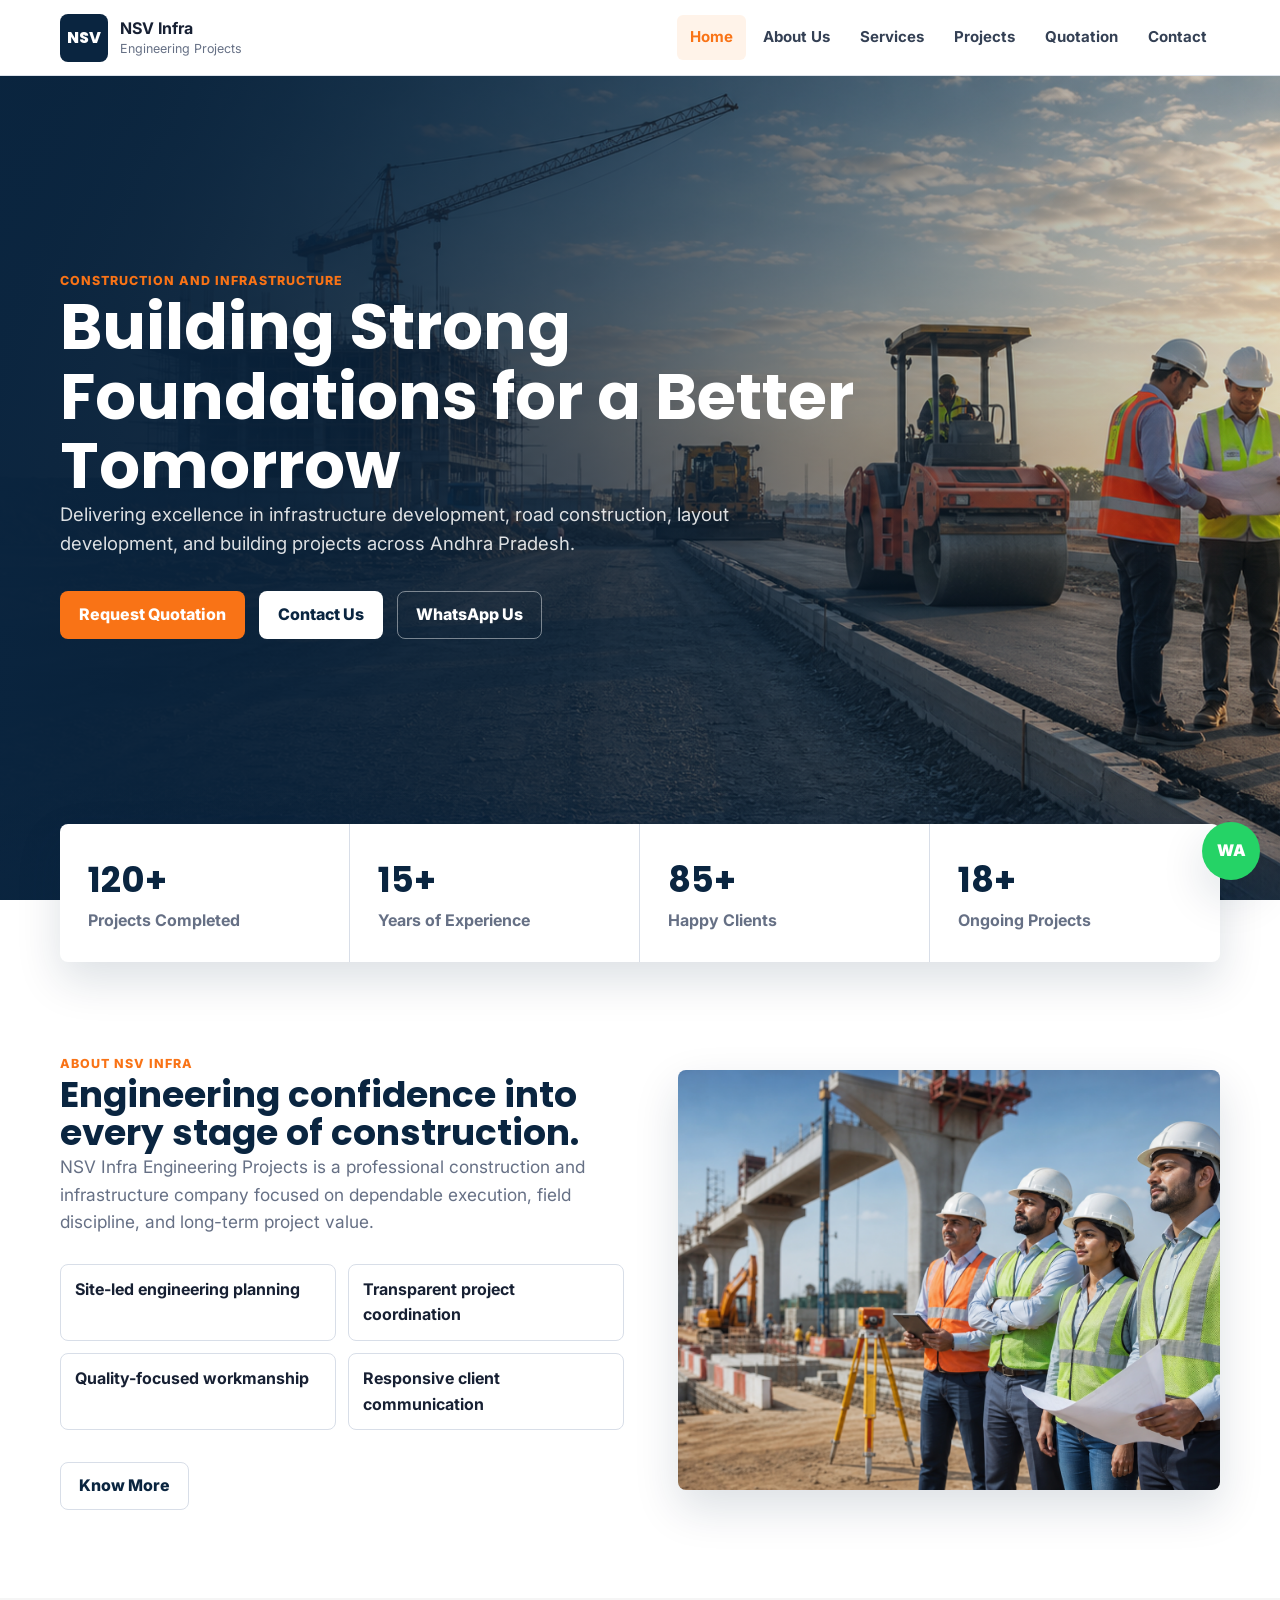
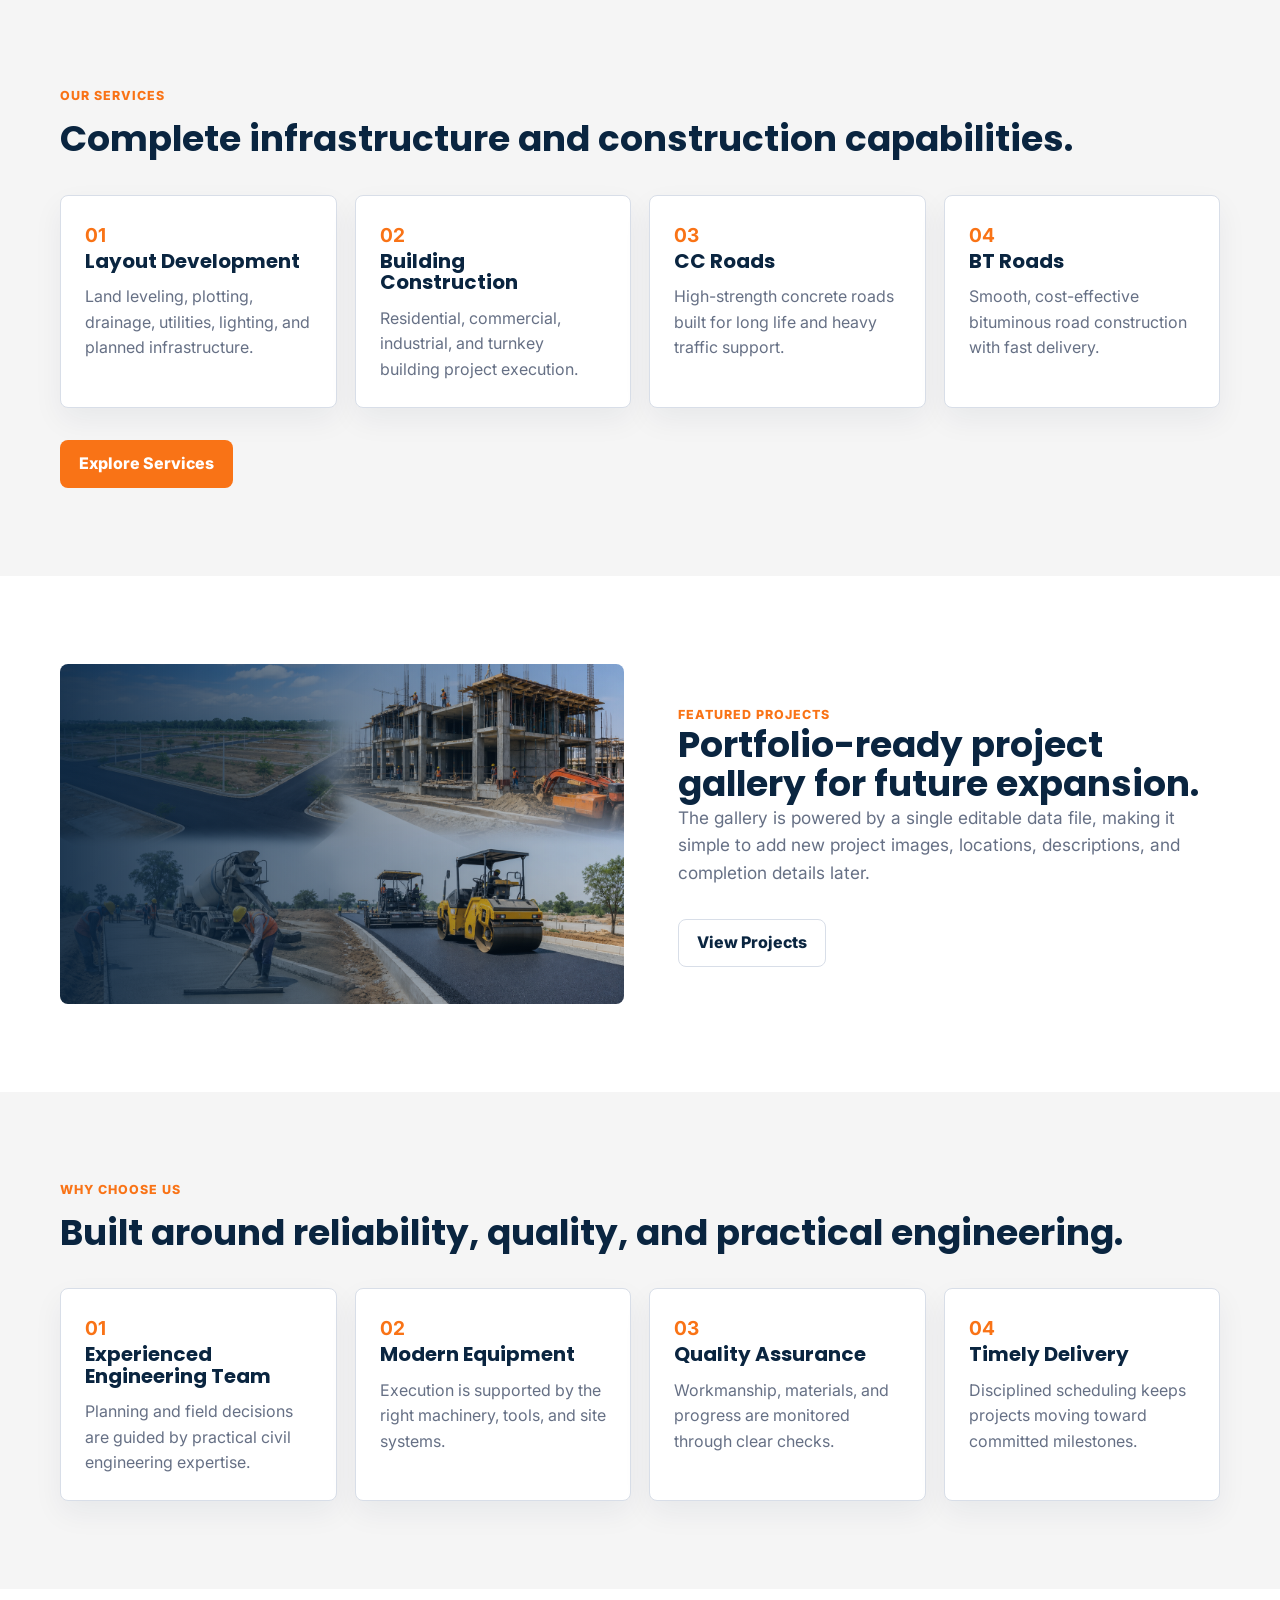
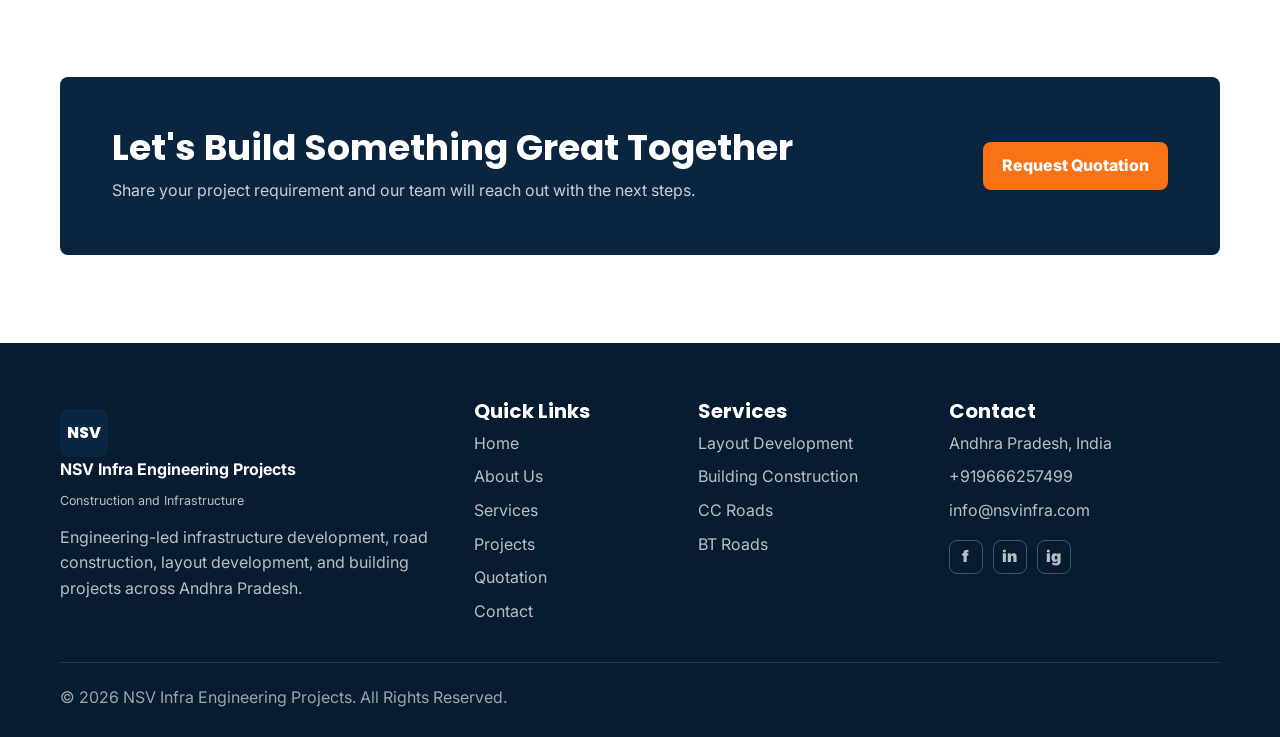
==== index.html @ 281e9a44 "Fix WhatsApp configuration" ====
<!doctype html>
<html lang="en">
<head>
  <meta charset="utf-8">
  <meta name="viewport" content="width=device-width, initial-scale=1">
  <title>NSV Infra Engineering Projects | Construction Company Andhra Pradesh</title>
  <meta name="description" content="NSV Infra Engineering Projects delivers infrastructure development, road construction, layout development, and building construction services across Andhra Pradesh.">
  <meta name="keywords" content="Construction Company Andhra Pradesh, Infrastructure Development Andhra Pradesh, Road Construction Contractors, Building Construction Services, Layout Development Services">
  <meta property="og:title" content="NSV Infra Engineering Projects">
  <meta property="og:description" content="Building strong foundations for a better tomorrow across Andhra Pradesh.">
  <meta property="og:type" content="website">
  <meta property="og:image" content="assets/images/hero-construction.png">
  <link rel="preconnect" href="https://fonts.googleapis.com">
  <link rel="preconnect" href="https://fonts.gstatic.com" crossorigin>
  <link href="https://fonts.googleapis.com/css2?family=Inter:wght@400;600;700;800&family=Poppins:wght@600;700;800&display=swap" rel="stylesheet">
  <link rel="stylesheet" href="assets/css/styles.css">
  <script type="application/ld+json">{"@context":"https://schema.org","@type":"GeneralContractor","name":"NSV Infra Engineering Projects","address":{"@type":"PostalAddress","addressRegion":"Andhra Pradesh","addressCountry":"IN"},"email":"info@nsvinfra.com","areaServed":"Andhra Pradesh","serviceType":["Infrastructure Development","Road Construction","Layout Development","Building Construction"]}</script>
</head>
<body>
  <header id="site-header"></header>
  <main>
    <section class="hero">
      <div class="container hero-content">
        <span class="eyebrow">Construction and Infrastructure</span>
        <h1>Building Strong Foundations for a Better Tomorrow</h1>
        <p>Delivering excellence in infrastructure development, road construction, layout development, and building projects across Andhra Pradesh.</p>
        <div class="hero-actions">
          <a class="btn primary" href="quotation.html">Request Quotation</a>
          <a class="btn secondary" href="contact.html">Contact Us</a>
         <a class="btn ghost"
   href="https://wa.me/919666257492?text=Hello%20NSV%20Infra%20Engineering%20Projects.%20I%20am%20interested%20in%20your%20services."
   target="_blank">
   WhatsApp Us
</a>
        </div>
      </div>
    </section>

    <section class="stats-strip">
      <div class="container stats-grid">
        <article class="stat"><strong data-count="120">0+</strong><span>Projects Completed</span></article>
        <article class="stat"><strong data-count="15">0+</strong><span>Years of Experience</span></article>
        <article class="stat"><strong data-count="85">0+</strong><span>Happy Clients</span></article>
        <article class="stat"><strong data-count="18">0+</strong><span>Ongoing Projects</span></article>
      </div>
    </section>

    <section class="section">
      <div class="container split">
        <div>
          <span class="eyebrow">About NSV Infra</span>
          <h2>Engineering confidence into every stage of construction.</h2>
          <p class="lead">NSV Infra Engineering Projects is a professional construction and infrastructure company focused on dependable execution, field discipline, and long-term project value.</p>
          <ul class="feature-list">
            <li>Site-led engineering planning</li>
            <li>Transparent project coordination</li>
            <li>Quality-focused workmanship</li>
            <li>Responsive client communication</li>
          </ul>
          <div class="actions"><a class="btn outline" href="about.html">Know More</a></div>
        </div>
        <div class="media-panel"><img src="assets/images/team-engineering.png" alt="NSV Infra engineering team at construction site" loading="lazy"></div>
      </div>
    </section>

    <section class="section gray">
      <div class="container">
        <div class="section-head">
          <span class="eyebrow">Our Services</span>
          <h2>Complete infrastructure and construction capabilities.</h2>
        </div>
        <div class="card-grid">
          <article class="service-card"><b>01</b><h3>Layout Development</h3><p>Land leveling, plotting, drainage, utilities, lighting, and planned infrastructure.</p></article>
          <article class="service-card"><b>02</b><h3>Building Construction</h3><p>Residential, commercial, industrial, and turnkey building project execution.</p></article>
          <article class="service-card"><b>03</b><h3>CC Roads</h3><p>High-strength concrete roads built for long life and heavy traffic support.</p></article>
          <article class="service-card"><b>04</b><h3>BT Roads</h3><p>Smooth, cost-effective bituminous road construction with fast delivery.</p></article>
        </div>
        <div class="actions"><a class="btn primary" href="services.html">Explore Services</a></div>
      </div>
    </section>

    <section class="section">
      <div class="container split">
        <div class="image-band" role="img" aria-label="Construction services collage"></div>
        <div>
          <span class="eyebrow">Featured Projects</span>
          <h2>Portfolio-ready project gallery for future expansion.</h2>
          <p class="lead">The gallery is powered by a single editable data file, making it simple to add new project images, locations, descriptions, and completion details later.</p>
          <div class="actions"><a class="btn outline" href="projects.html">View Projects</a></div>
        </div>
      </div>
    </section>

    <section class="section gray">
      <div class="container">
        <div class="section-head">
          <span class="eyebrow">Why Choose Us</span>
          <h2>Built around reliability, quality, and practical engineering.</h2>
        </div>
        <div class="card-grid">
          <article class="value-card"><b>01</b><h3>Experienced Engineering Team</h3><p>Planning and field decisions are guided by practical civil engineering expertise.</p></article>
          <article class="value-card"><b>02</b><h3>Modern Equipment</h3><p>Execution is supported by the right machinery, tools, and site systems.</p></article>
          <article class="value-card"><b>03</b><h3>Quality Assurance</h3><p>Workmanship, materials, and progress are monitored through clear checks.</p></article>
          <article class="value-card"><b>04</b><h3>Timely Delivery</h3><p>Disciplined scheduling keeps projects moving toward committed milestones.</p></article>
        </div>
      </div>
    </section>

    <section class="section">
      <div class="container cta-band">
        <div><h2>Let's Build Something Great Together</h2><p>Share your project requirement and our team will reach out with the next steps.</p></div>
        <a class="btn primary" href="quotation.html">Request Quotation</a>
      </div>
    </section>
  </main>
  <a id="whatsapp-float" aria-label="WhatsApp NSV Infra" href="#">WA</a>
  <footer id="site-footer"></footer>
  <script src="assets/js/site-data.js"></script>
  <script src="assets/js/main.js"></script>
</body>
</html>
---- assets/css/styles.css ----
:root {
  --blue: #0a2540;
  --orange: #f97316;
  --white: #ffffff;
  --gray: #f5f5f5;
  --ink: #172033;
  --muted: #667085;
  --line: #d8dee8;
  --shadow: 0 18px 45px rgba(10, 37, 64, .14);
}

* { box-sizing: border-box; }
html { scroll-behavior: smooth; }
body {
  margin: 0;
  color: var(--ink);
  background: var(--white);
  font-family: Inter, system-ui, -apple-system, BlinkMacSystemFont, "Segoe UI", sans-serif;
  line-height: 1.6;
}
img { max-width: 100%; display: block; }
a { color: inherit; text-decoration: none; }
button, input, select, textarea { font: inherit; }
.container { width: min(1160px, calc(100% - 40px)); margin: 0 auto; }
.section { padding: 88px 0; }
.section.gray { background: var(--gray); }
.eyebrow { color: var(--orange); font-weight: 800; text-transform: uppercase; letter-spacing: .08em; font-size: .78rem; }
h1, h2, h3 { font-family: Poppins, Inter, sans-serif; line-height: 1.08; margin: 0; color: var(--blue); letter-spacing: 0; }
h1 { font-size: clamp(2.5rem, 5vw, 5.2rem); max-width: 900px; }
h2 { font-size: clamp(1.8rem, 2.8vw, 2.8rem); }
h3 { font-size: 1.25rem; }
p { margin: 0; color: var(--muted); }
.lead { font-size: 1.08rem; max-width: 720px; }

#site-header {
  position: sticky;
  top: 0;
  z-index: 50;
  min-height: 76px;
  padding: 12px max(20px, calc((100vw - 1160px) / 2));
  display: flex;
  align-items: center;
  justify-content: space-between;
  background: rgba(255, 255, 255, .94);
  backdrop-filter: blur(16px);
  border-bottom: 1px solid rgba(216, 222, 232, .85);
}
.brand { display: inline-flex; align-items: center; gap: 12px; }
.brand-mark {
  width: 48px;
  height: 48px;
  display: grid;
  place-items: center;
  border-radius: 8px;
  background: var(--blue);
  color: var(--white);
  font-family: Poppins, sans-serif;
  font-weight: 800;
}
.brand small { display: block; color: var(--muted); font-size: .78rem; margin-top: -2px; }
.site-nav { display: flex; align-items: center; gap: 4px; }
.site-nav a { padding: 10px 13px; border-radius: 6px; font-weight: 700; font-size: .94rem; color: #344054; }
.site-nav a:hover, .site-nav a[aria-current="page"] { color: var(--orange); background: #fff3e9; }
.nav-toggle { display: none; border: 0; background: var(--blue); color: var(--white); width: 44px; height: 44px; border-radius: 8px; }
svg { width: 20px; height: 20px; vertical-align: middle; }

.hero {
  min-height: calc(100vh - 76px);
  display: grid;
  align-items: center;
  position: relative;
  isolation: isolate;
  overflow: hidden;
  color: var(--white);
}
.hero::before {
  content: "";
  position: absolute;
  inset: 0;
  background: linear-gradient(90deg, rgba(10,37,64,.94), rgba(10,37,64,.62) 46%, rgba(10,37,64,.12)), url("../images/hero-construction.png") center / cover no-repeat;
  z-index: -2;
}
.hero::after { content: ""; position: absolute; inset: auto 0 0; height: 120px; background: linear-gradient(transparent, rgba(10,37,64,.55)); z-index: -1; }
.hero h1 { color: var(--white); }
.hero p { color: rgba(255,255,255,.86); max-width: 720px; font-size: 1.16rem; }
.hero-content { padding: 80px 0 150px; }
.hero-actions, .actions { display: flex; flex-wrap: wrap; gap: 14px; margin-top: 32px; }
.btn {
  display: inline-flex;
  align-items: center;
  justify-content: center;
  gap: 9px;
  min-height: 48px;
  padding: 0 18px;
  border-radius: 8px;
  border: 1px solid transparent;
  font-weight: 800;
  cursor: pointer;
}
.btn.primary { background: var(--orange); color: var(--white); }
.btn.secondary { background: var(--white); color: var(--blue); }
.btn.ghost { border-color: rgba(255,255,255,.44); color: var(--white); }
.btn.outline { border-color: var(--line); color: var(--blue); background: var(--white); }
.btn:hover { transform: translateY(-1px); box-shadow: var(--shadow); }

.stats-strip {
  margin-top: -76px;
  position: relative;
  z-index: 2;
}
.stats-grid {
  display: grid;
  grid-template-columns: repeat(4, 1fr);
  background: var(--white);
  border-radius: 8px;
  box-shadow: var(--shadow);
  overflow: hidden;
}
.stat { padding: 28px; border-right: 1px solid var(--line); }
.stat:last-child { border-right: 0; }
.stat strong { display: block; font-size: 2.2rem; color: var(--blue); font-family: Poppins, sans-serif; }
.stat span { color: var(--muted); font-weight: 700; }

.section-head { display: grid; gap: 14px; margin-bottom: 36px; }
.split { display: grid; grid-template-columns: 1.02fr .98fr; gap: 54px; align-items: center; }
.media-panel { border-radius: 8px; overflow: hidden; min-height: 420px; box-shadow: var(--shadow); background: var(--gray); }
.media-panel img { width: 100%; height: 100%; object-fit: cover; min-height: 420px; }
.feature-list { display: grid; grid-template-columns: repeat(2, minmax(0, 1fr)); gap: 12px; margin-top: 28px; }
.feature-list li, .check-list li {
  list-style: none;
  padding: 12px 14px;
  border: 1px solid var(--line);
  border-radius: 8px;
  background: var(--white);
  font-weight: 700;
}
.feature-list, .check-list { padding: 0; margin-bottom: 0; }

.card-grid { display: grid; grid-template-columns: repeat(4, minmax(0, 1fr)); gap: 18px; }
.service-card, .value-card, .testimonial-card, .process-card, .info-card {
  .value-card h3 {
    font-weight: 500;
    line-height: 1.3;
}
  background: var(--white);
  border: 1px solid var(--line);
  border-radius: 8px;
  padding: 24px;
  box-shadow: 0 12px 30px rgba(10,37,64,.06);
}
.service-card b, .value-card b { color: var(--orange); font-size: 1.2rem; }
.service-card p, .value-card p, .testimonial-card p { margin-top: 12px; }

.image-band {
  min-height: 340px;
  border-radius: 8px;
  background: linear-gradient(90deg, rgba(10,37,64,.9), rgba(10,37,64,.12)), url("../images/services-construction.png") center / cover no-repeat;
}
.cta-band {
  background: var(--blue);
  color: var(--white);
  padding: 52px;
  border-radius: 8px;
  display: flex;
  justify-content: space-between;
  gap: 28px;
  align-items: center;
}
.cta-band h2 { color: var(--white); }
.cta-band p { color: rgba(255,255,255,.78); margin-top: 10px; }

.page-hero {
  padding: 92px 0;
  background: linear-gradient(135deg, var(--blue), #12395e);
  color: var(--white);
}
.page-hero h1 { color: var(--white); font-size: clamp(2.35rem, 4.4vw, 4.2rem); }
.page-hero p { color: rgba(255,255,255,.82); margin-top: 16px; max-width: 760px; }

.timeline { display: grid; gap: 16px; }
.timeline article { display: grid; grid-template-columns: 120px 1fr; gap: 20px; padding: 20px 0; border-bottom: 1px solid var(--line); }
.timeline strong { color: var(--orange); font-family: Poppins, sans-serif; }
.service-detail { display: grid; grid-template-columns: .72fr 1.28fr; gap: 32px; padding: 34px; border: 1px solid var(--line); border-radius: 8px; background: var(--white); margin-bottom: 24px; }
.service-visual { min-height: 260px; border-radius: 8px; display: grid; place-items: center; color: var(--white); background: linear-gradient(135deg, rgba(10,37,64,.86), rgba(249,115,22,.72)), url("../images/services-construction.png") center / cover; font-weight: 800; }
.columns-3 { display: grid; grid-template-columns: repeat(3, minmax(0, 1fr)); gap: 16px; margin-top: 22px; }

.filters { display: flex; flex-wrap: wrap; gap: 10px; margin-bottom: 28px; }
.chip { border: 1px solid var(--line); border-radius: 999px; background: var(--white); padding: 10px 15px; font-weight: 800; color: var(--blue); cursor: pointer; }
.chip.active, .chip:hover { background: var(--orange); color: var(--white); border-color: var(--orange); }
.project-grid { display: grid; grid-template-columns: repeat(3, minmax(0, 1fr)); gap: 20px; }
.project-card { border: 1px solid var(--line); border-radius: 8px; overflow: hidden; background: var(--white); cursor: pointer; box-shadow: 0 12px 30px rgba(10,37,64,.06); }
.project-image { aspect-ratio: 4 / 3; display: grid; place-items: center; color: var(--white); font-family: Poppins, sans-serif; font-weight: 800; }
.placeholder { background: linear-gradient(135deg, rgba(10,37,64,.9), rgba(249,115,22,.65)), url("../images/hero-construction.png") center / cover; }
.p1, .p4 { background-image: linear-gradient(135deg, rgba(10,37,64,.88), rgba(249,115,22,.58)), url("../images/services-construction.png"); }
.p2, .p5 { background-image: linear-gradient(135deg, rgba(10,37,64,.88), rgba(249,115,22,.58)), url("../images/team-engineering.png"); }
.project-body { padding: 20px; }
.project-body > span { color: var(--orange); font-weight: 800; font-size: .82rem; }
.project-body p { margin-top: 10px; }
dl { display: grid; grid-template-columns: 1fr 1fr; gap: 10px; margin: 18px 0 0; }
dt { color: var(--muted); font-size: .78rem; font-weight: 800; text-transform: uppercase; }
dd { margin: 0; color: var(--blue); font-weight: 800; }
.lightbox { position: fixed; inset: 0; background: rgba(10,37,64,.74); display: none; place-items: center; z-index: 80; padding: 20px; }
.lightbox.show { display: grid; }
.lightbox-card { width: min(760px, 100%); background: var(--white); border-radius: 8px; overflow: hidden; }
.lightbox-card .placeholder { height: 320px; }
.lightbox-content { padding: 24px; }
#lightbox-close { float: right; border: 0; background: var(--blue); color: var(--white); border-radius: 8px; width: 42px; height: 42px; cursor: pointer; }

.form-grid { display: grid; grid-template-columns: 1fr 1fr; gap: 18px; }
.form-grid .full { grid-column: 1 / -1; }
label { display: grid; gap: 7px; color: var(--blue); font-weight: 800; }
input, select, textarea {
  width: 100%;
  border: 1px solid var(--line);
  border-radius: 8px;
  padding: 13px 14px;
  min-height: 48px;
  background: var(--white);
}
textarea { min-height: 132px; resize: vertical; }
.form-success { margin-top: 18px; padding: 14px 16px; border-radius: 8px; background: #eaf8ef; color: #116231; font-weight: 800; }
.embed-box { min-height: 520px; border: 1px dashed var(--line); border-radius: 8px; overflow: hidden; background: var(--gray); }
.embed-box iframe { width: 100%; height: 520px; border: 0; }
.placeholder-note { padding: 18px; color: var(--muted); font-weight: 700; }
.contact-grid { display: grid; grid-template-columns: 1fr 1fr; gap: 40px; }
.contact-heading {
    margin-bottom: 35px;
    line-height: 1.1;
}
.contact-list {
    margin-top: 20px;
}
.contact-list article { display: flex; gap: 12px; align-items: flex-start; }
.contact-list > article > span {
  width: 34px;
  height: 34px;
  flex: 0 0 auto;
  display: grid;
  place-items: center;
  border-radius: 8px;
  background: #fff3e9;
  color: var(--orange);
  font-weight: 900;
  font-size: .78rem;
}

#whatsapp-float {
  position: fixed;
  right: 20px;
  bottom: 20px;
  z-index: 70;
  width: 58px;
  height: 58px;
  border-radius: 999px;
  display: grid;
  place-items: center;
  background: #25d366;
  color: var(--white);
  box-shadow: var(--shadow);
  font-weight: 900;
}

#site-footer { background: #071c31; color: var(--white); padding: 58px max(20px, calc((100vw - 1160px) / 2)) 26px; }
.footer-grid { display: grid; grid-template-columns: 1.4fr .7fr .8fr 1fr; gap: 34px; }
#site-footer h3, #site-footer strong { color: var(--white); }
#site-footer p, #site-footer a, #site-footer small { display: block; color: rgba(255,255,255,.72); margin-top: 8px; }
.footer-brand { margin-bottom: 14px; }
.socials { display: flex; gap: 10px; margin-top: 16px; }
.socials a { width: 34px; height: 34px; display: grid !important; place-items: center; border: 1px solid rgba(255,255,255,.25); border-radius: 8px; margin: 0 !important; font-weight: 900; }
.copyright { border-top: 1px solid rgba(255,255,255,.12); margin-top: 38px; padding-top: 22px; color: rgba(255,255,255,.6); }

@media (max-width: 900px) {
  .container { width: min(100% - 28px, 720px); }
  #site-header { padding-left: 14px; padding-right: 14px; }
  .nav-toggle { display: grid; place-items: center; }
  .site-nav { position: fixed; top: 76px; left: 0; right: 0; display: none; flex-direction: column; align-items: stretch; padding: 12px 18px 24px; background: var(--white); border-bottom: 1px solid var(--line); }
  .nav-open .site-nav { display: flex; }
  .site-nav a { padding: 14px; }
  .hero { min-height: auto; }
  .hero-content { padding: 76px 0 138px; }
  .stats-grid, .card-grid, .project-grid, .footer-grid, .columns-3, .form-grid, .contact-grid, .split { grid-template-columns: 1fr; }
  .stats-strip { margin-top: -54px; }
  .stat { border-right: 0; border-bottom: 1px solid var(--line); }
  .service-detail { grid-template-columns: 1fr; padding: 20px; }
  .feature-list { grid-template-columns: 1fr; }
  .cta-band { display: grid; padding: 30px; }
  .section { padding: 62px 0; }
  .timeline article { grid-template-columns: 1fr; gap: 4px; }
}

@media (max-width: 520px) {
  .brand small { display: none; }
  .brand-mark { width: 42px; height: 42px; }
  .hero-actions, .actions { display: grid; }
  .btn { width: 100%; }
  .page-hero { padding: 64px 0; }
  .media-panel, .media-panel img { min-height: 300px; }
  dl { grid-template-columns: 1fr; }
}
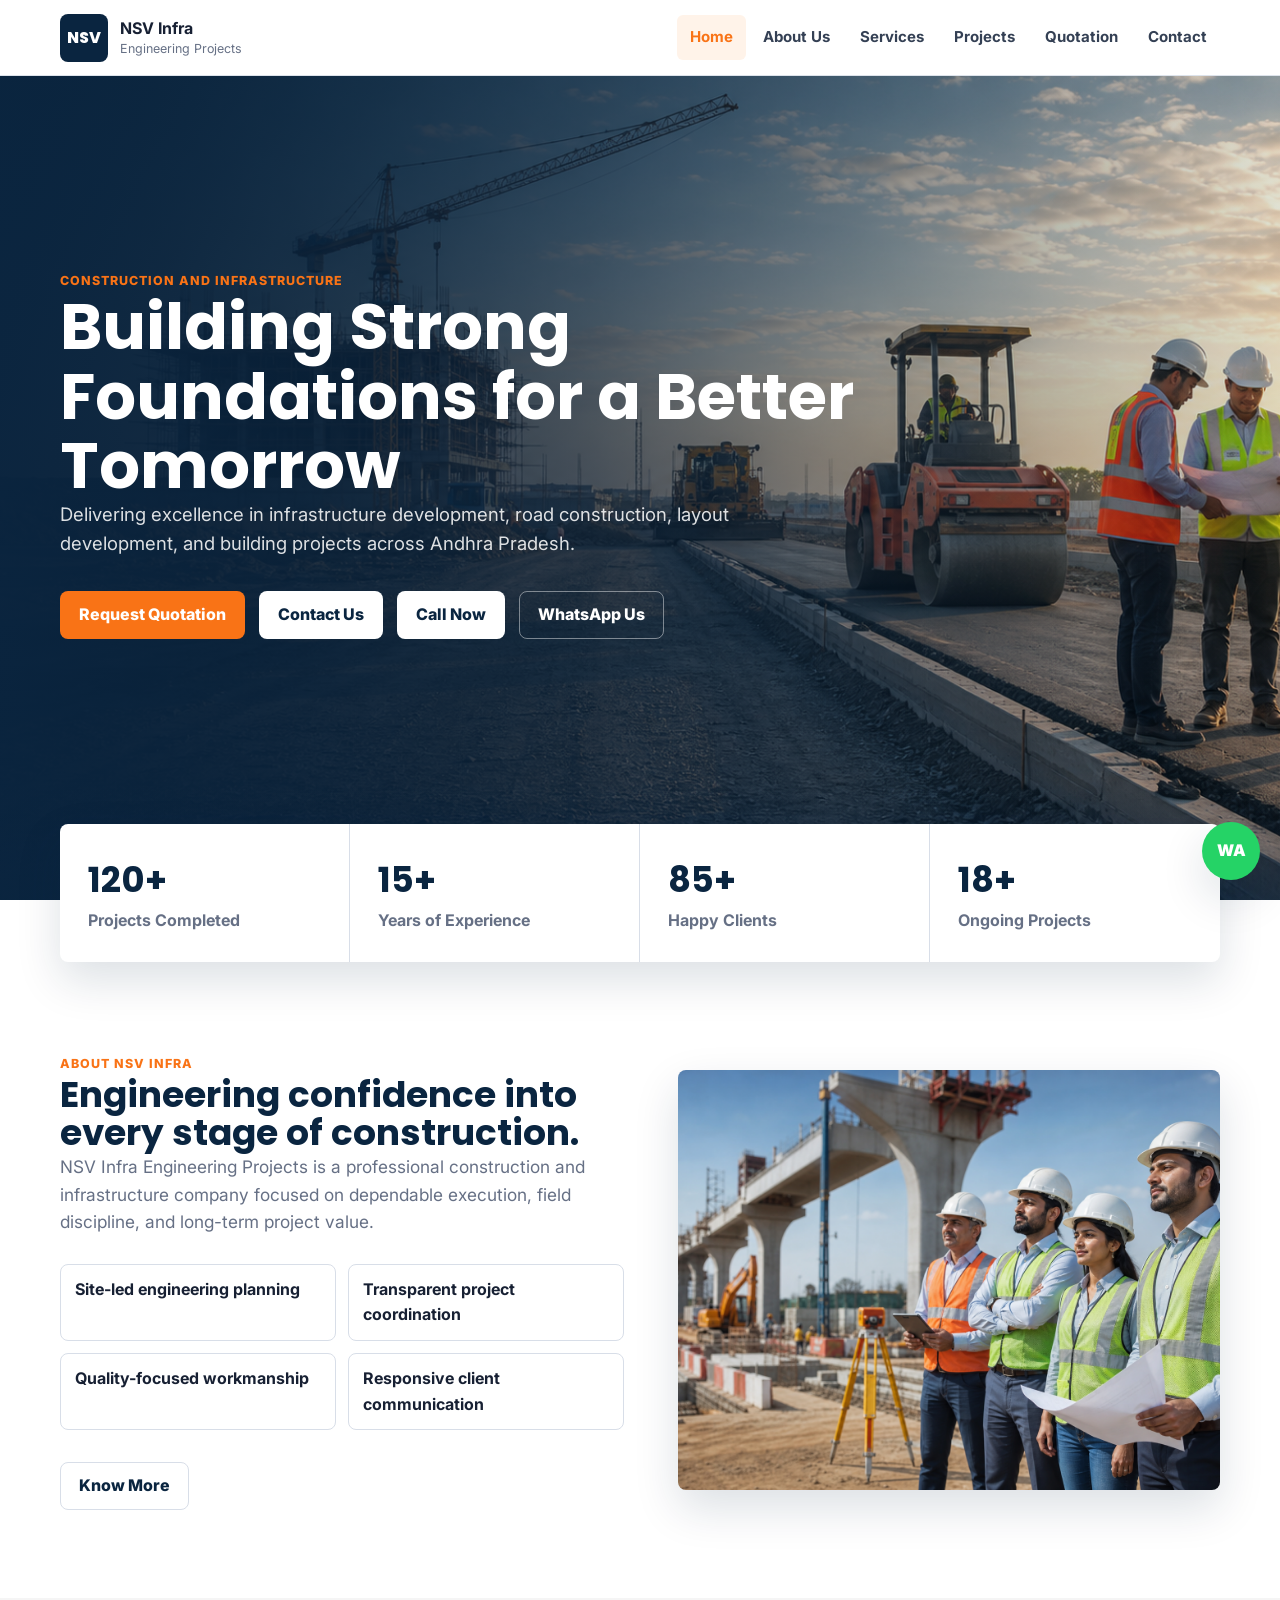
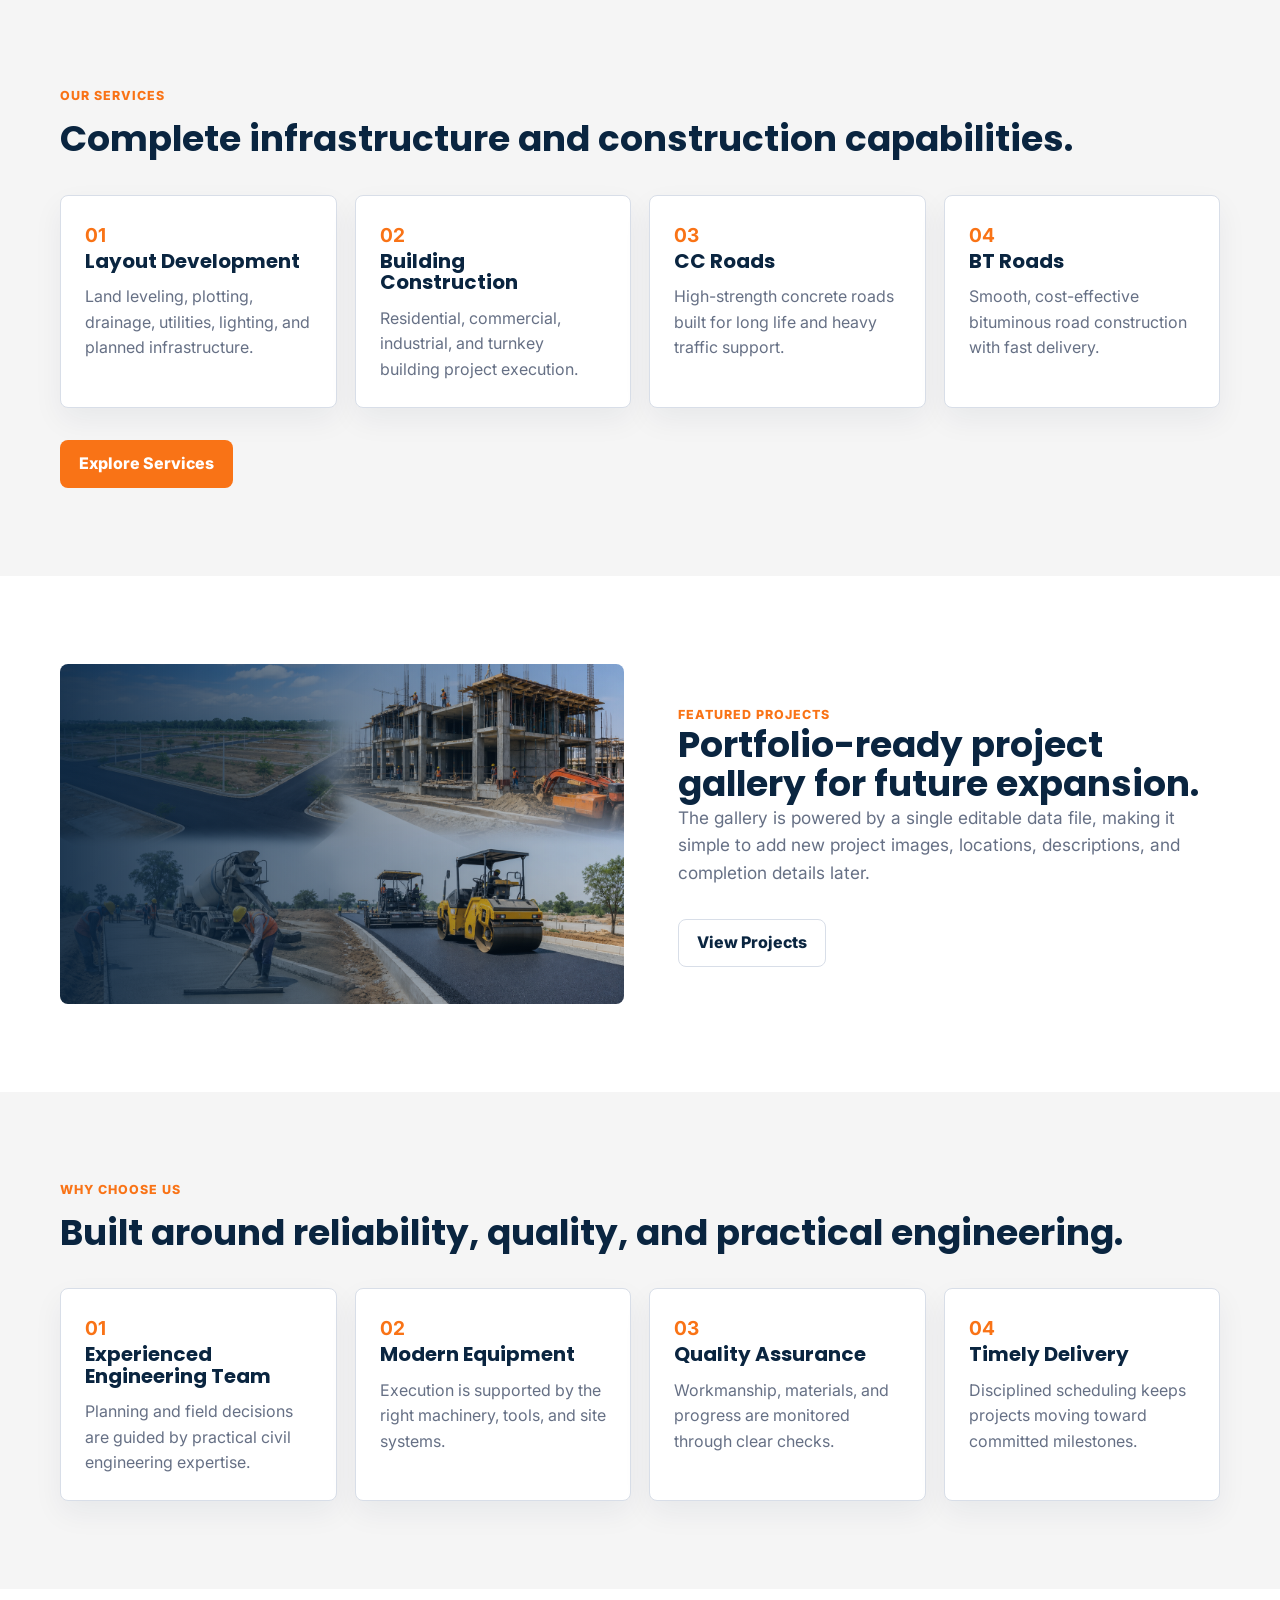
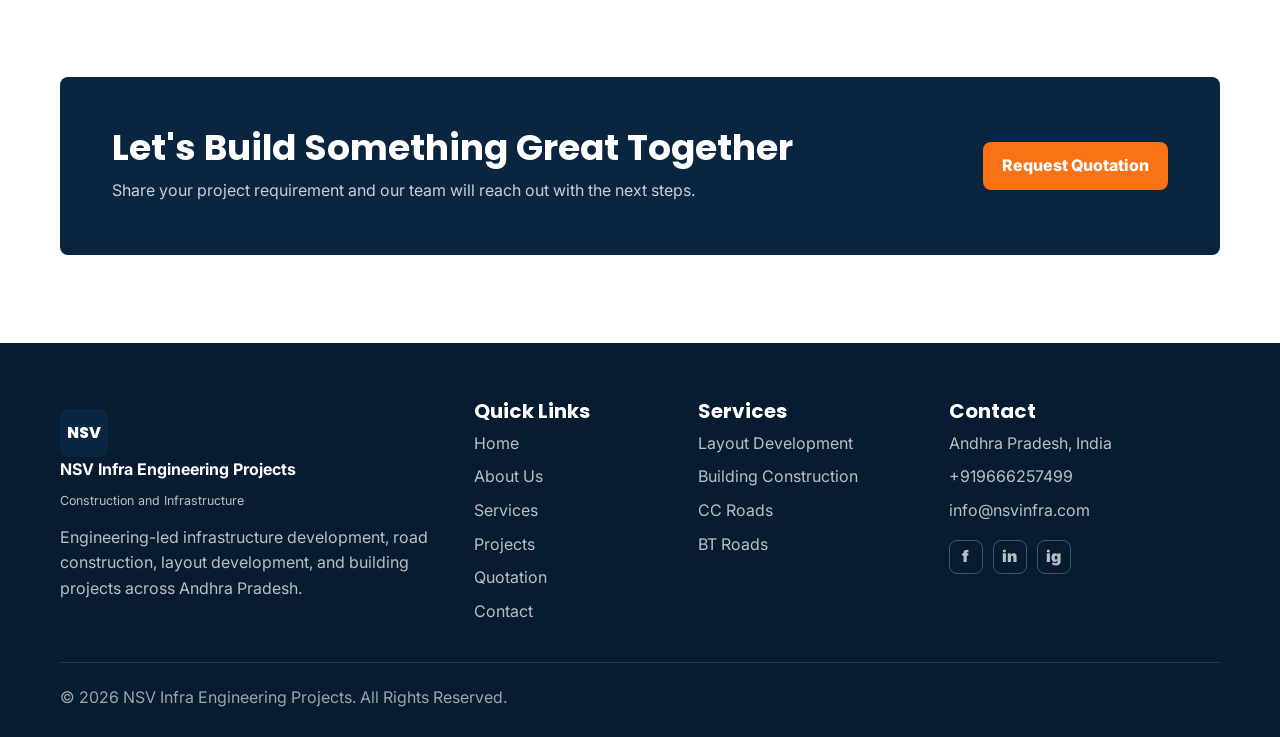
==== commit 56f6bf11: "Fixed WhatsApp button" ====
--- a/index.html
+++ b/index.html
@@ -25,13 +25,18 @@
         <h1>Building Strong Foundations for a Better Tomorrow</h1>
         <p>Delivering excellence in infrastructure development, road construction, layout development, and building projects across Andhra Pradesh.</p>
         <div class="hero-actions">
-          <a class="btn primary" href="quotation.html">Request Quotation</a>
-          <a class="btn secondary" href="contact.html">Contact Us</a>
-         <a class="btn ghost"
-   href="https://wa.me/919666257492?text=Hello%20NSV%20Infra%20Engineering%20Projects.%20I%20am%20interested%20in%20your%20services."
-   target="_blank">
-   WhatsApp Us
-</a>
+    <a class="btn primary" href="quotation.html">Request Quotation</a>
+
+    <a class="btn secondary" href="contact.html">Contact Us</a>
+
+    <a class="btn secondary" href="tel:+919666257492">Call Now</a>
+
+    <a class="btn ghost"
+       href="https://wa.me/919666257492"
+       target="_blank">
+       WhatsApp Us
+    </a>
+</div>
         </div>
       </div>
     </section>
--- a/assets/css/styles.css
+++ b/assets/css/styles.css
@@ -180,9 +180,16 @@
 .timeline { display: grid; gap: 16px; }
 .timeline article { display: grid; grid-template-columns: 120px 1fr; gap: 20px; padding: 20px 0; border-bottom: 1px solid var(--line); }
 .timeline strong { color: var(--orange); font-family: Poppins, sans-serif; }
-.service-detail { display: grid; grid-template-columns: .72fr 1.28fr; gap: 32px; padding: 34px; border: 1px solid var(--line); border-radius: 8px; background: var(--white); margin-bottom: 24px; }
+.service-detail { display: grid; grid-template-columns: .72fr 1.28fr; gap: 32px; padding: 34px; border: 1px solid var(--line); border-radius: 8px; background: var(--white); margin-bottom: 100px; }
+.service-detail h2 {
+    margin-bottom: 20px;
+}
+
+.service-detail p {
+    margin-bottom: 30px;
+}
 .service-visual { min-height: 260px; border-radius: 8px; display: grid; place-items: center; color: var(--white); background: linear-gradient(135deg, rgba(10,37,64,.86), rgba(249,115,22,.72)), url("../images/services-construction.png") center / cover; font-weight: 800; }
-.columns-3 { display: grid; grid-template-columns: repeat(3, minmax(0, 1fr)); gap: 16px; margin-top: 22px; }
+.columns-3 { display: grid; grid-template-columns: repeat(3, minmax(0, 1fr)); gap: 24px; margin-top: 50px; }
 
 .filters { display: flex; flex-wrap: wrap; gap: 10px; margin-bottom: 28px; }
 .chip { border: 1px solid var(--line); border-radius: 999px; background: var(--white); padding: 10px 15px; font-weight: 800; color: var(--blue); cursor: pointer; }
@@ -297,3 +304,37 @@
   .media-panel, .media-panel img { min-height: 300px; }
   dl { grid-template-columns: 1fr; }
 }
+.leaders-grid{
+    display:grid;
+    grid-template-columns:repeat(2,1fr);
+    gap:50px;
+    margin-top:40px;
+}
+
+.leader-card{
+    background:#fff;
+    border:1px solid var(--line);
+    border-radius:12px;
+    padding:20px;
+    text-align:center;
+    
+    display:flex;
+    flex-direction:column;
+    align-items:center;
+}
+
+.leader-card img{
+    width:180px;
+    height:220px;
+    object-fit:cover;
+    object-position:center top;
+    border-radius:12px;
+    display:block;
+    margin:0 auto 15px auto;
+}
+
+.role{
+    color:var(--orange);
+    font-weight:700;
+    margin-bottom:15px;
+}
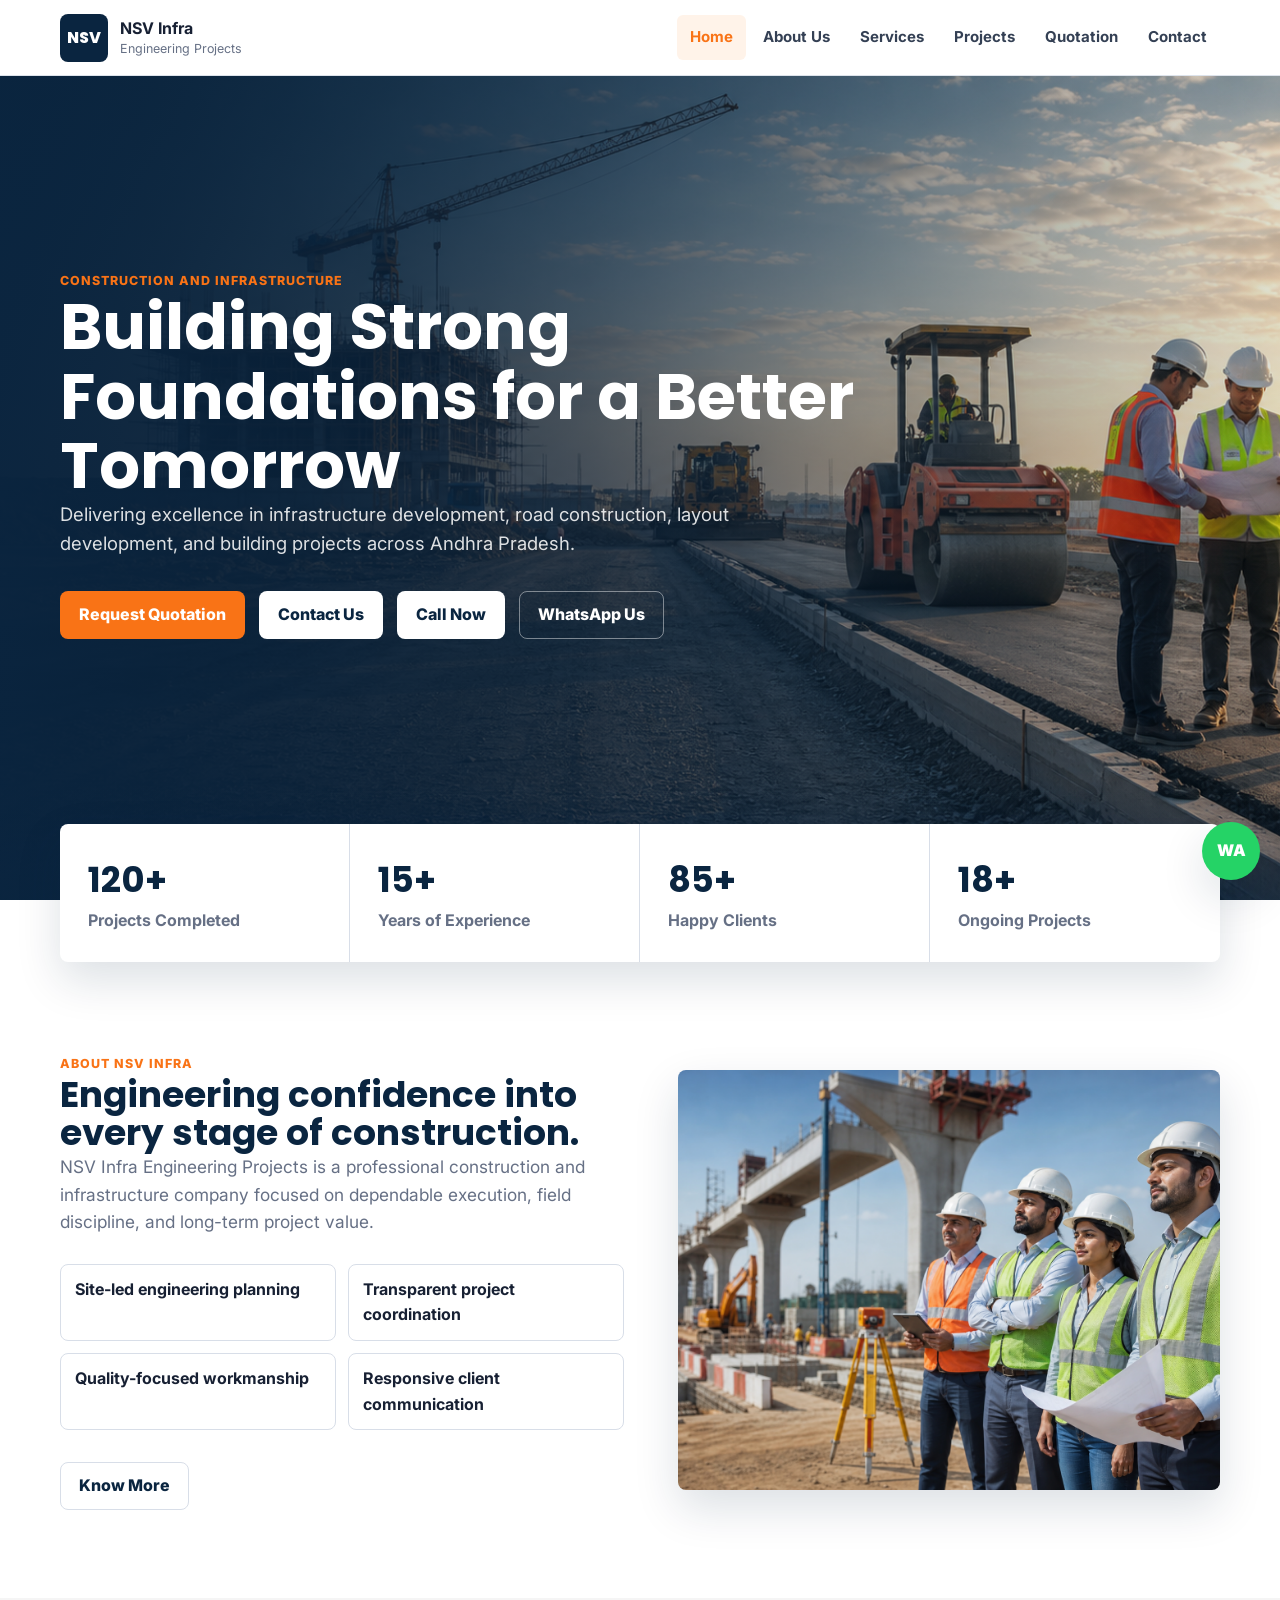
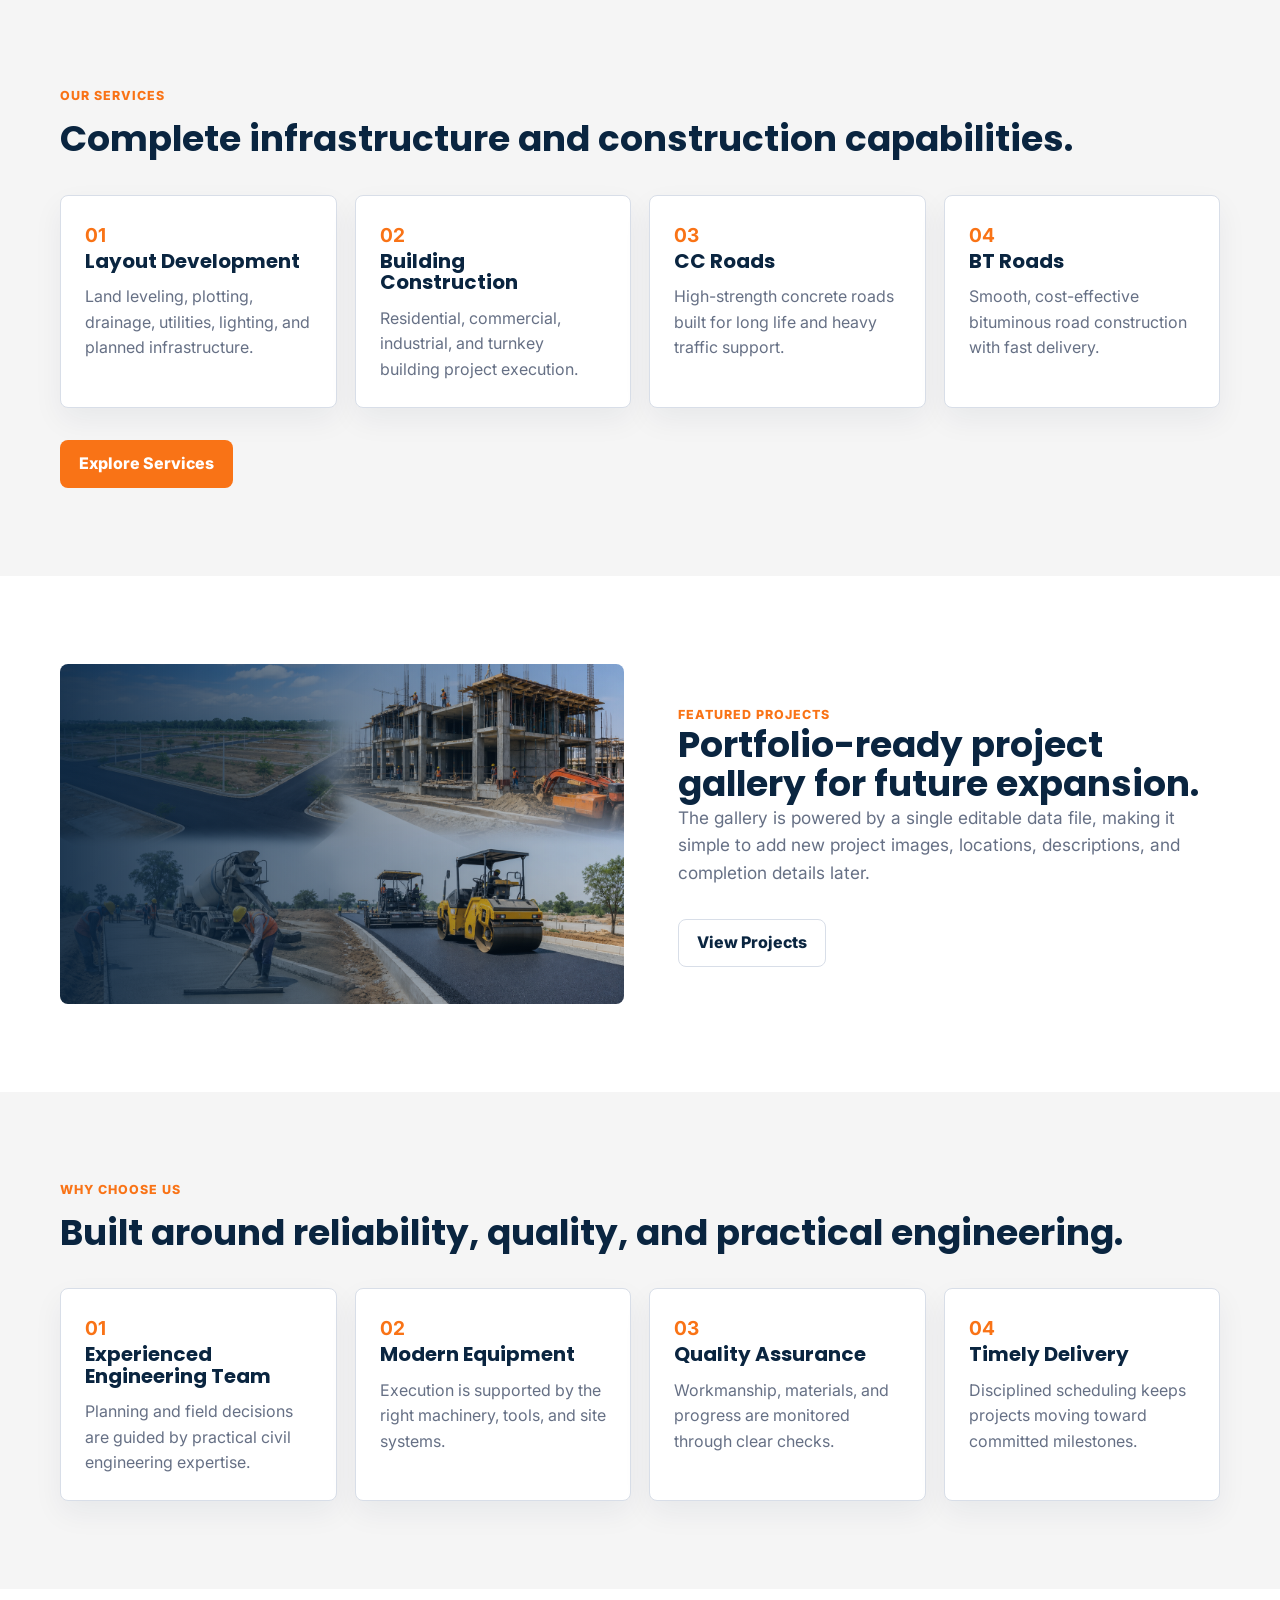
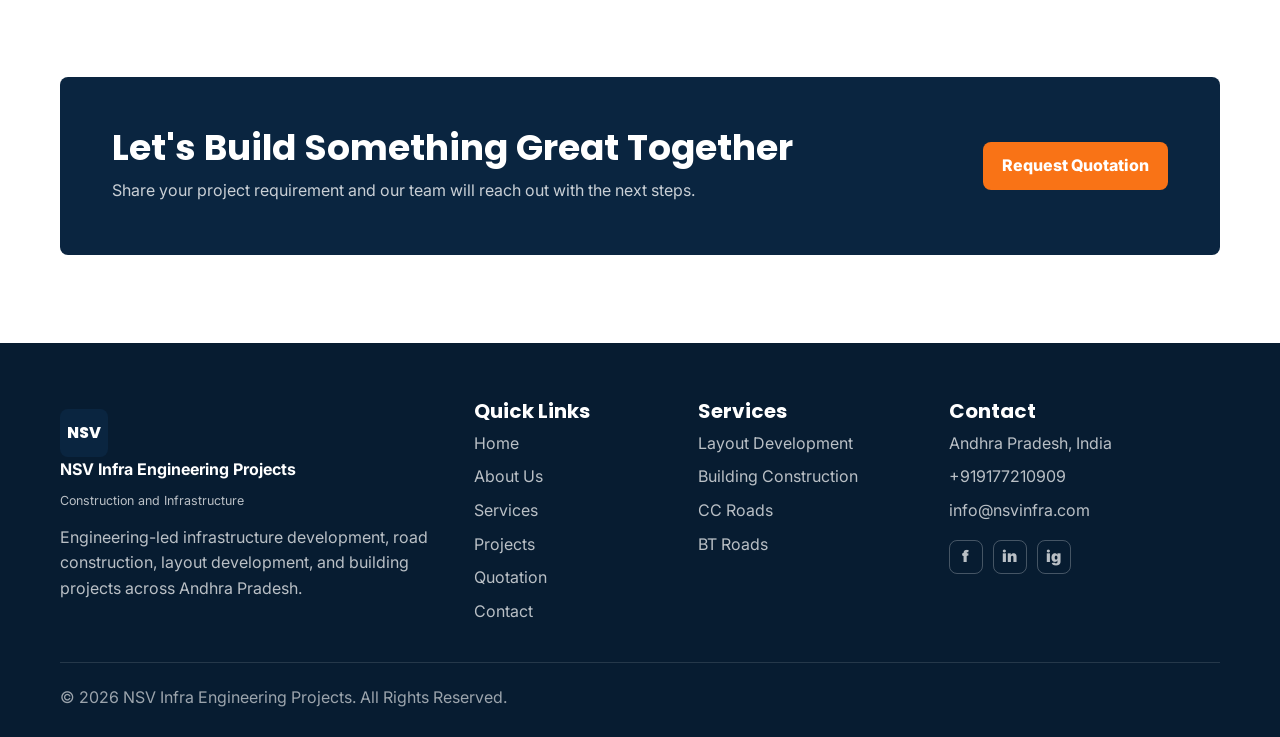
==== commit 38f2f3be: "Updated WhatsApp number" ====
--- a/index.html
+++ b/index.html
@@ -29,10 +29,10 @@
 
     <a class="btn secondary" href="contact.html">Contact Us</a>
 
-    <a class="btn secondary" href="tel:+919666257492">Call Now</a>
+    <a class="btn secondary" href="tel:+919177210909">Call Now</a>
 
     <a class="btn ghost"
-       href="https://wa.me/919666257492"
+       href="https://wa.me/919177210909"
        target="_blank">
        WhatsApp Us
     </a>
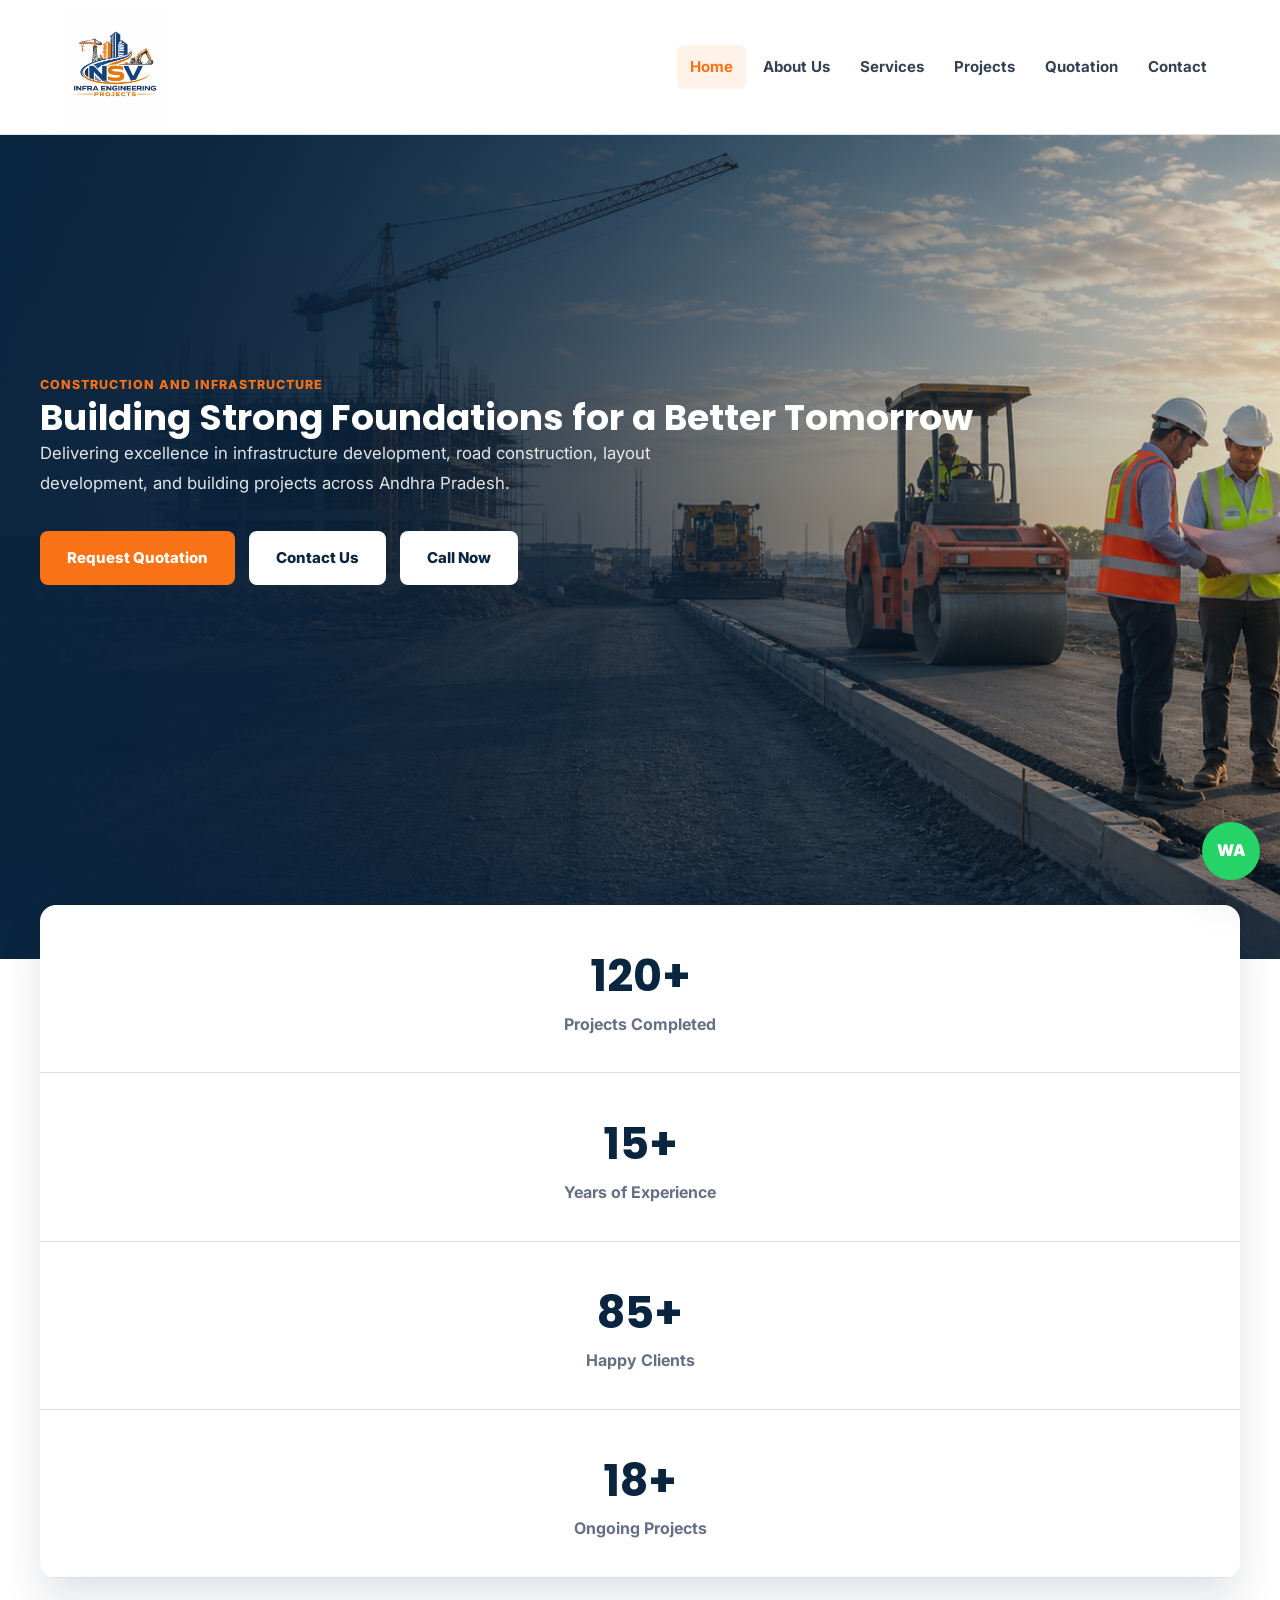
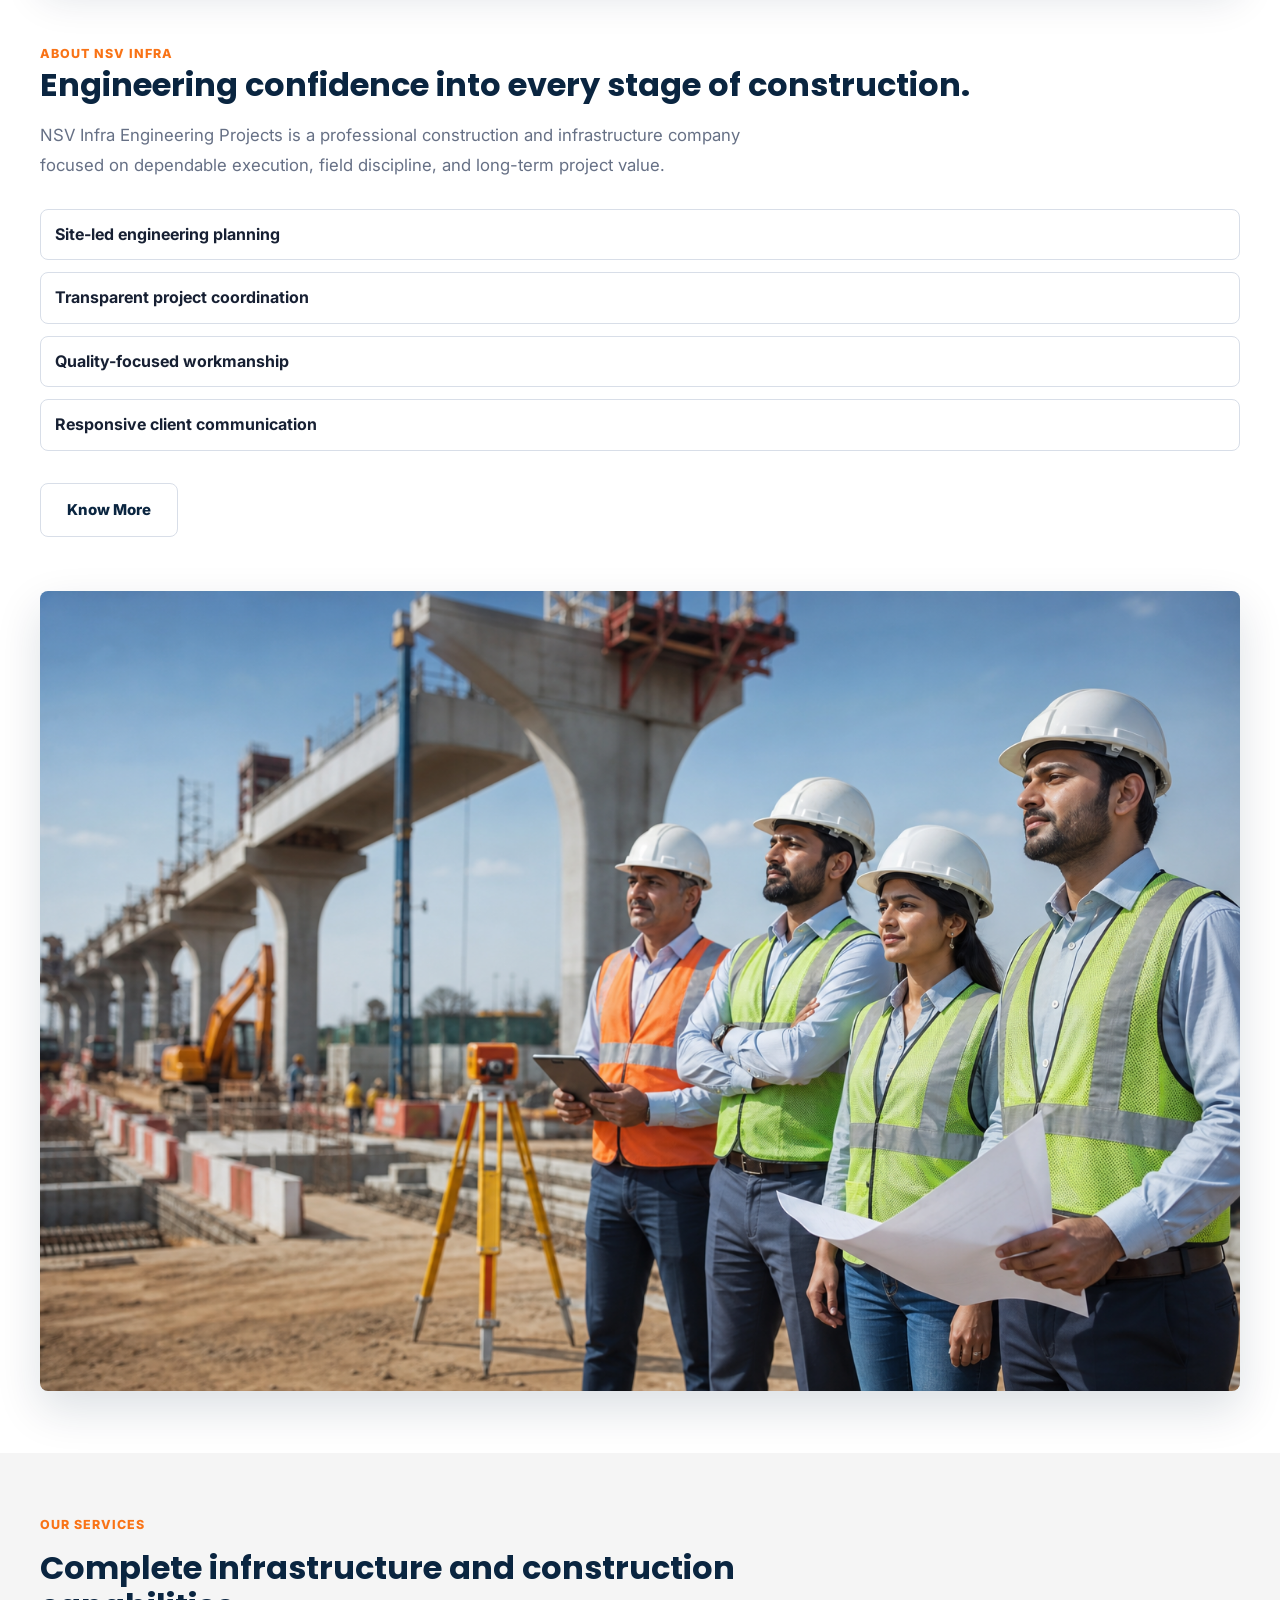
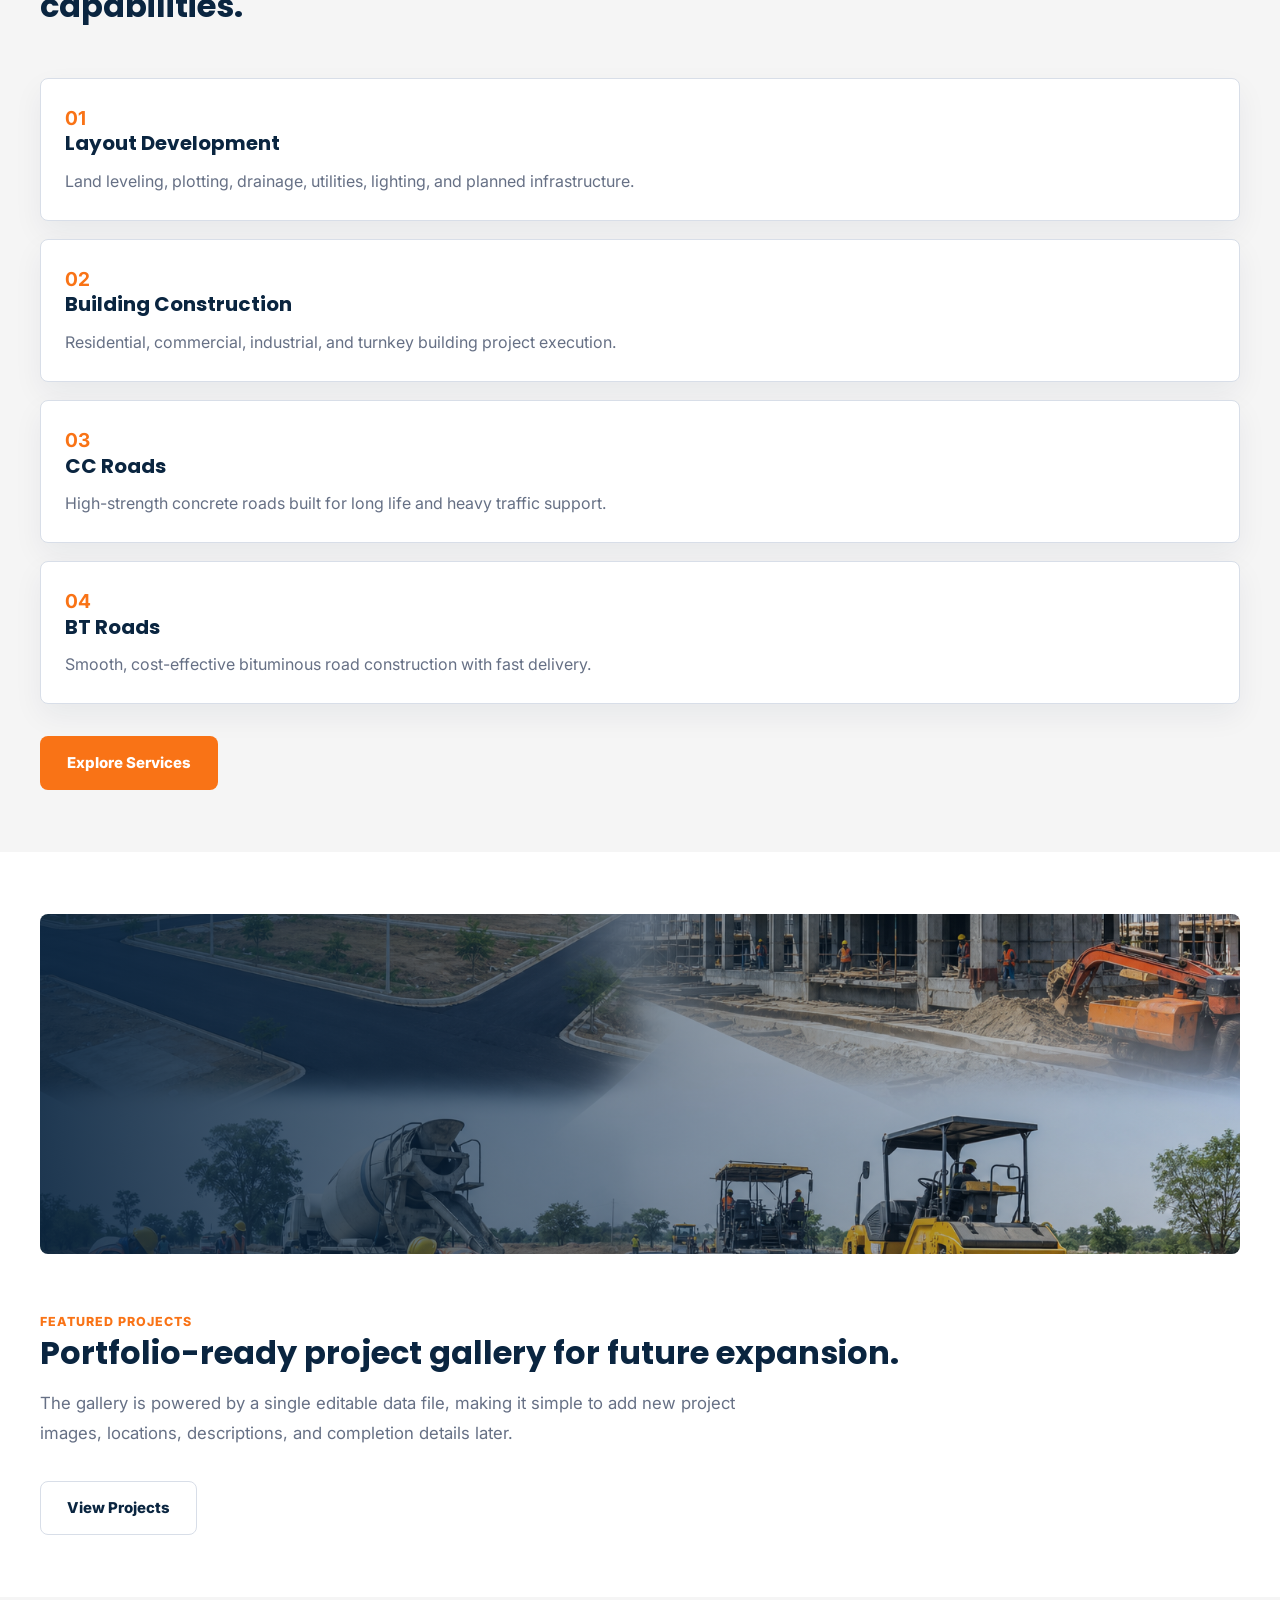
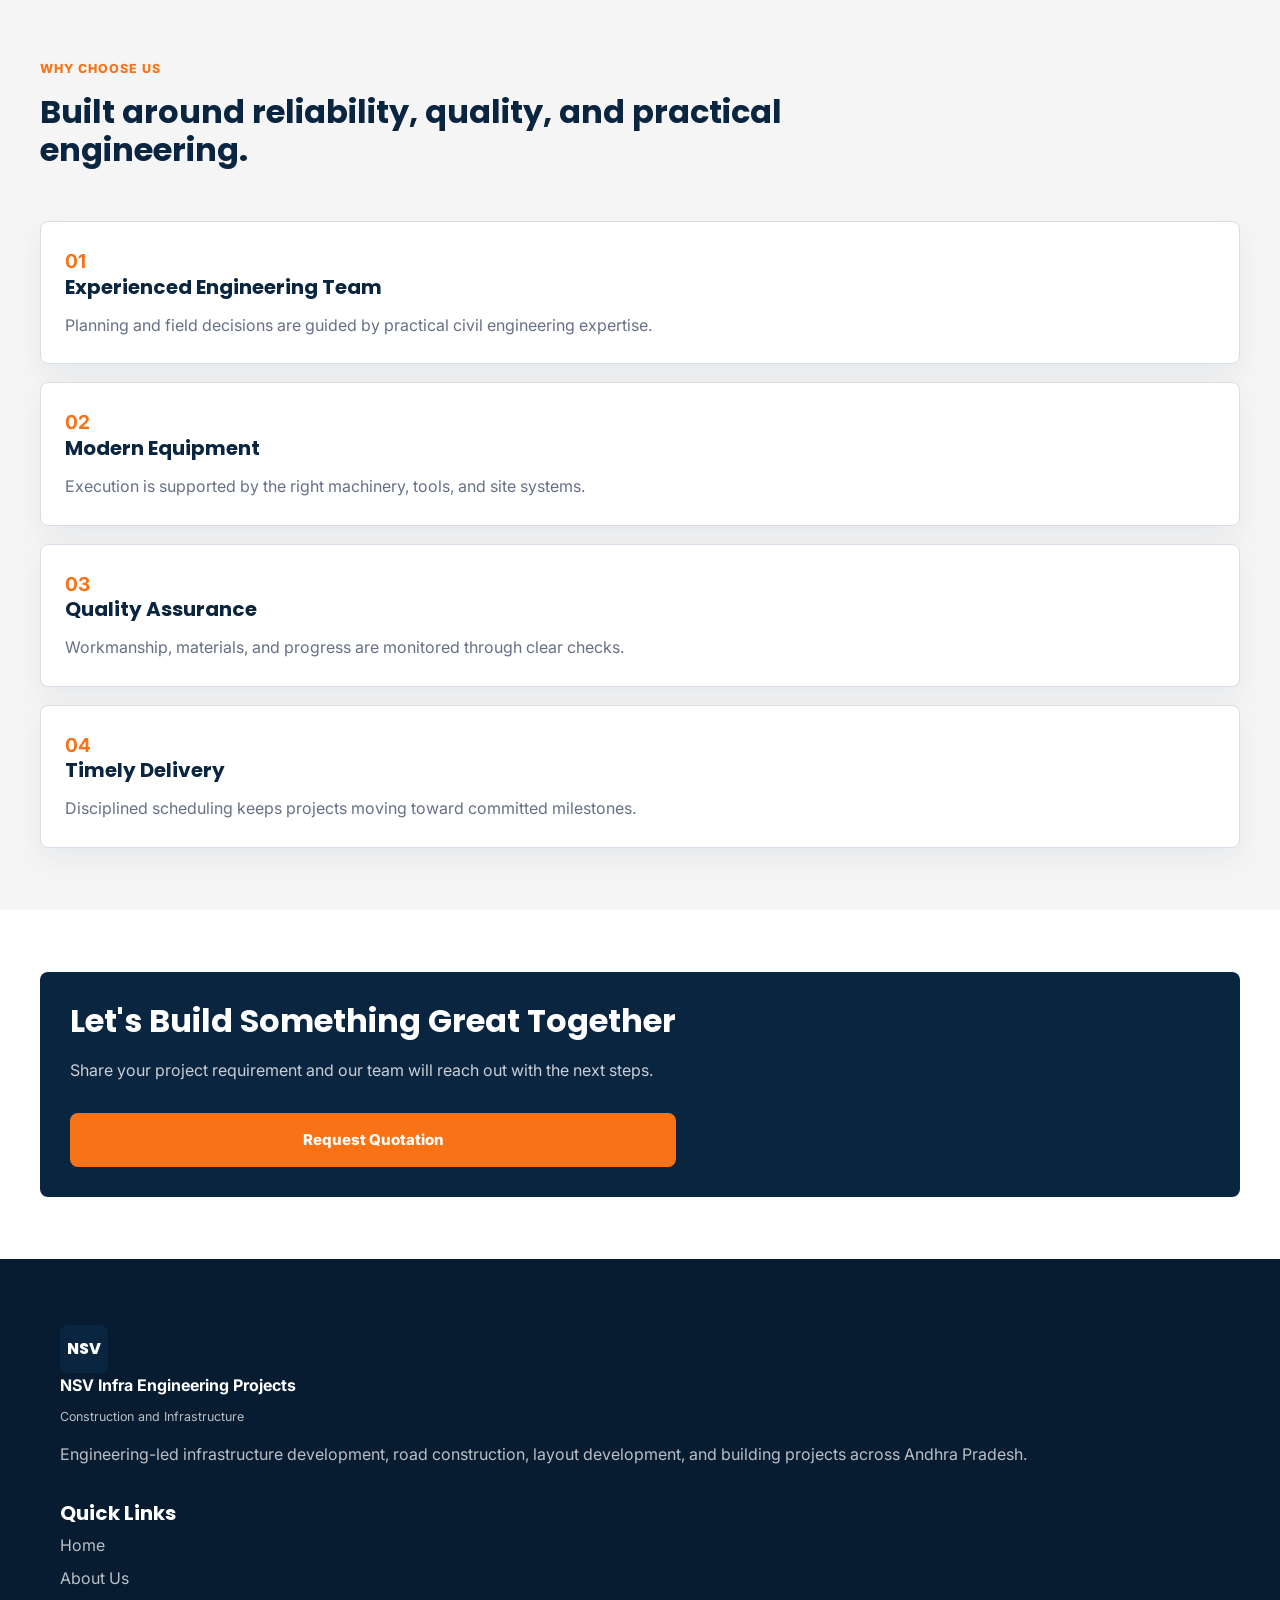
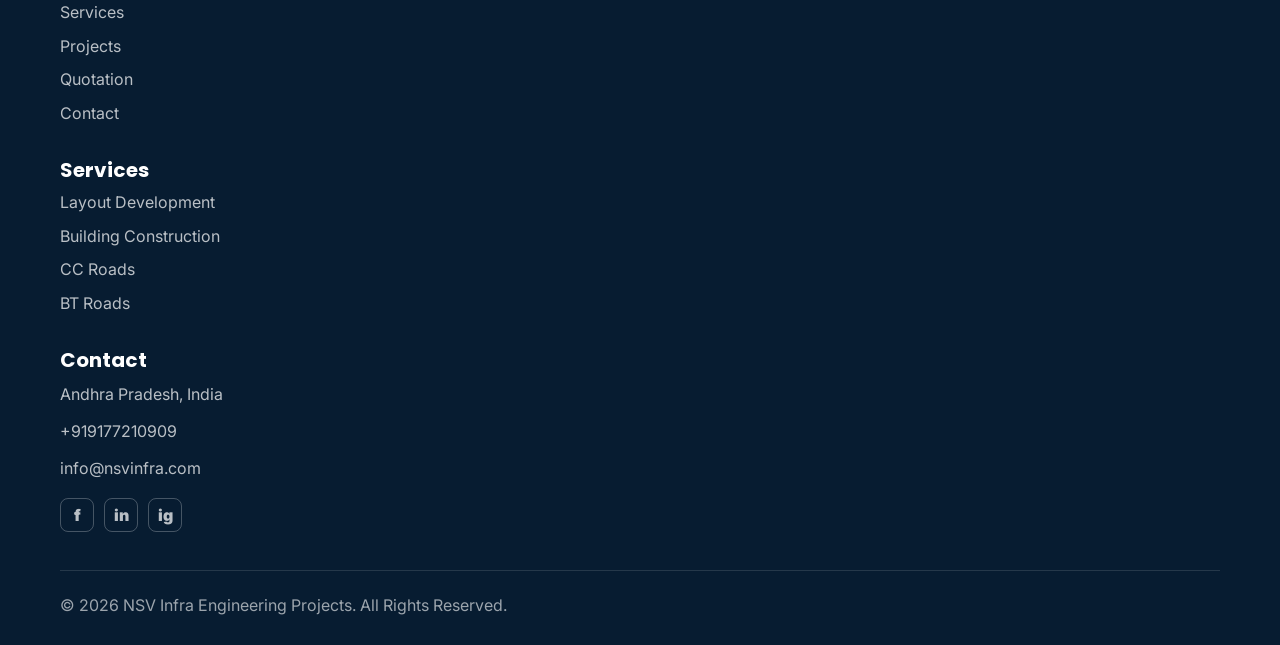
==== commit 2a3afc4a: "Removed duplicate WhatsApp button from hero section" ====
--- a/index.html
+++ b/index.html
@@ -30,12 +30,7 @@
     <a class="btn secondary" href="contact.html">Contact Us</a>
 
     <a class="btn secondary" href="tel:+919177210909">Call Now</a>
-
-    <a class="btn ghost"
-       href="https://wa.me/919177210909"
-       target="_blank">
-       WhatsApp Us
-    </a>
+    
 </div>
         </div>
       </div>
--- a/assets/css/styles.css
+++ b/assets/css/styles.css
@@ -21,16 +21,34 @@
 img { max-width: 100%; display: block; }
 a { color: inherit; text-decoration: none; }
 button, input, select, textarea { font: inherit; }
-.container { width: min(1160px, calc(100% - 40px)); margin: 0 auto; }
-.section { padding: 88px 0; }
+.container {
+  max-width: 1200px;
+  width: calc(100% - 40px);
+  margin: 0 auto;
+}
+.section { padding: 110px 0; }
 .section.gray { background: var(--gray); }
 .eyebrow { color: var(--orange); font-weight: 800; text-transform: uppercase; letter-spacing: .08em; font-size: .78rem; }
 h1, h2, h3 { font-family: Poppins, Inter, sans-serif; line-height: 1.08; margin: 0; color: var(--blue); letter-spacing: 0; }
-h1 { font-size: clamp(2.5rem, 5vw, 5.2rem); max-width: 900px; }
-h2 { font-size: clamp(1.8rem, 2.8vw, 2.8rem); }
+h1 {
+  font-size: clamp(1.9rem, 2.8vw, 3.2rem);
+  line-height: 1.15;
+}
+h2 {
+  font-size: clamp(1.8rem, 2.5vw, 2.8rem);
+  line-height: 1.2;
+  margin-bottom: 16px;
+}
 h3 { font-size: 1.25rem; }
 p { margin: 0; color: var(--muted); }
-.lead { font-size: 1.08rem; max-width: 720px; }
+.lead{
+    font-size:1.05rem;
+    line-height:1.8;
+    max-width:700px;
+}
+p{
+    line-height:1.8;
+}
 
 #site-header {
   position: sticky;
@@ -82,16 +100,17 @@
 }
 .hero::after { content: ""; position: absolute; inset: auto 0 0; height: 120px; background: linear-gradient(transparent, rgba(10,37,64,.55)); z-index: -1; }
 .hero h1 { color: var(--white); }
-.hero p { color: rgba(255,255,255,.86); max-width: 720px; font-size: 1.16rem; }
-.hero-content { padding: 80px 0 150px; }
+.hero p { color: rgba(255,255,255,.88); max-width: 650px; font-size: 1.05rem; line-height: 1.8 }
+.hero-content { padding: 0 0 138px; }
 .hero-actions, .actions { display: flex; flex-wrap: wrap; gap: 14px; margin-top: 32px; }
 .btn {
   display: inline-flex;
   align-items: center;
   justify-content: center;
   gap: 9px;
-  min-height: 48px;
-  padding: 0 18px;
+  min-height: 54px;
+  padding: 0 26px;
+  font-size: 15px;
   border-radius: 8px;
   border: 1px solid transparent;
   font-weight: 800;
@@ -112,16 +131,25 @@
   display: grid;
   grid-template-columns: repeat(4, 1fr);
   background: var(--white);
-  border-radius: 8px;
-  box-shadow: var(--shadow);
+  border-radius: 16px;
+  box-shadow: 0 20px 40px rgba(10,37,64,.12);
   overflow: hidden;
 }
-.stat { padding: 28px; border-right: 1px solid var(--line); }
+.stat { padding: 35px;  text-align: center; border-right: 1px solid var(--line); }
 .stat:last-child { border-right: 0; }
-.stat strong { display: block; font-size: 2.2rem; color: var(--blue); font-family: Poppins, sans-serif; }
+.stat strong { display: block; font-size: 2.8rem; color: var(--blue); font-family: Poppins, sans-serif; }
 .stat span { color: var(--muted); font-weight: 700; }
 
 .section-head { display: grid; gap: 14px; margin-bottom: 36px; }
+.section-head {
+    max-width: 800px;
+}
+
+.section-head h2,
+.section-head p,
+.section-head .lead {
+    text-align: left;
+}
 .split { display: grid; grid-template-columns: 1.02fr .98fr; gap: 54px; align-items: center; }
 .media-panel { border-radius: 8px; overflow: hidden; min-height: 420px; box-shadow: var(--shadow); background: var(--gray); }
 .media-panel img { width: 100%; height: 100%; object-fit: cover; min-height: 420px; }
@@ -138,9 +166,10 @@
 
 .card-grid { display: grid; grid-template-columns: repeat(4, minmax(0, 1fr)); gap: 18px; }
 .service-card, .value-card, .testimonial-card, .process-card, .info-card {
-  .value-card h3 {
-    font-weight: 500;
-    line-height: 1.3;
+ .value-card h3{
+    font-size:1.1rem;
+    font-weight:500;
+    line-height:1.6;
 }
   background: var(--white);
   border: 1px solid var(--line);
@@ -285,6 +314,18 @@
   .site-nav a { padding: 14px; }
   .hero { min-height: auto; }
   .hero-content { padding: 76px 0 138px; }
+  .hero .container{
+  max-width: 1200px;
+  width: calc(100% - 40px);
+  margin: 0 auto;
+}
+.hero-content{
+    max-width:700px;
+    display:flex;
+    flex-direction:column;
+    align-items:flex-start;
+}
+}
   .stats-grid, .card-grid, .project-grid, .footer-grid, .columns-3, .form-grid, .contact-grid, .split { grid-template-columns: 1fr; }
   .stats-strip { margin-top: -54px; }
   .stat { border-right: 0; border-bottom: 1px solid var(--line); }
@@ -293,7 +334,6 @@
   .cta-band { display: grid; padding: 30px; }
   .section { padding: 62px 0; }
   .timeline article { grid-template-columns: 1fr; gap: 4px; }
-}
 
 @media (max-width: 520px) {
   .brand small { display: none; }
@@ -338,3 +378,11 @@
     font-weight:700;
     margin-bottom:15px;
 }
+.logo-img{
+    height:110px;
+    width:auto;
+    display:block;
+}
+#site-header{
+    min-height:90px;
+}
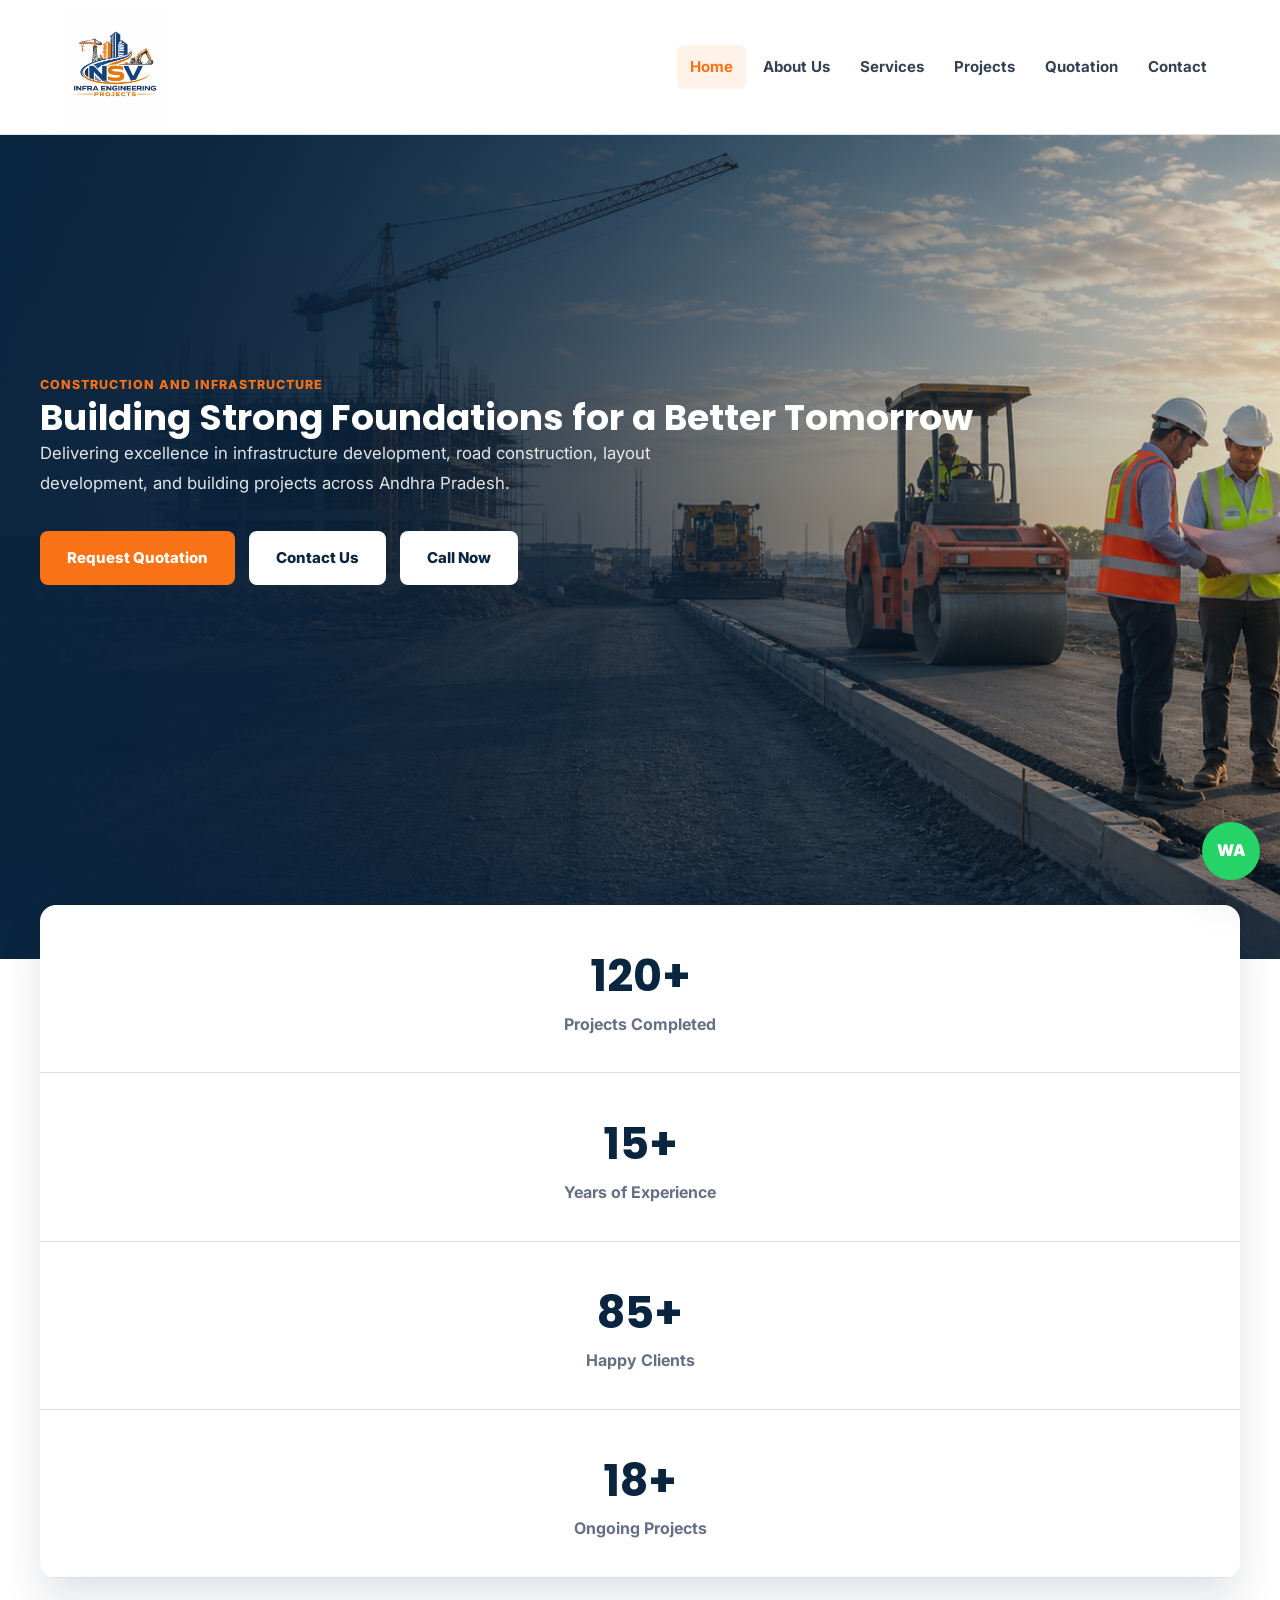
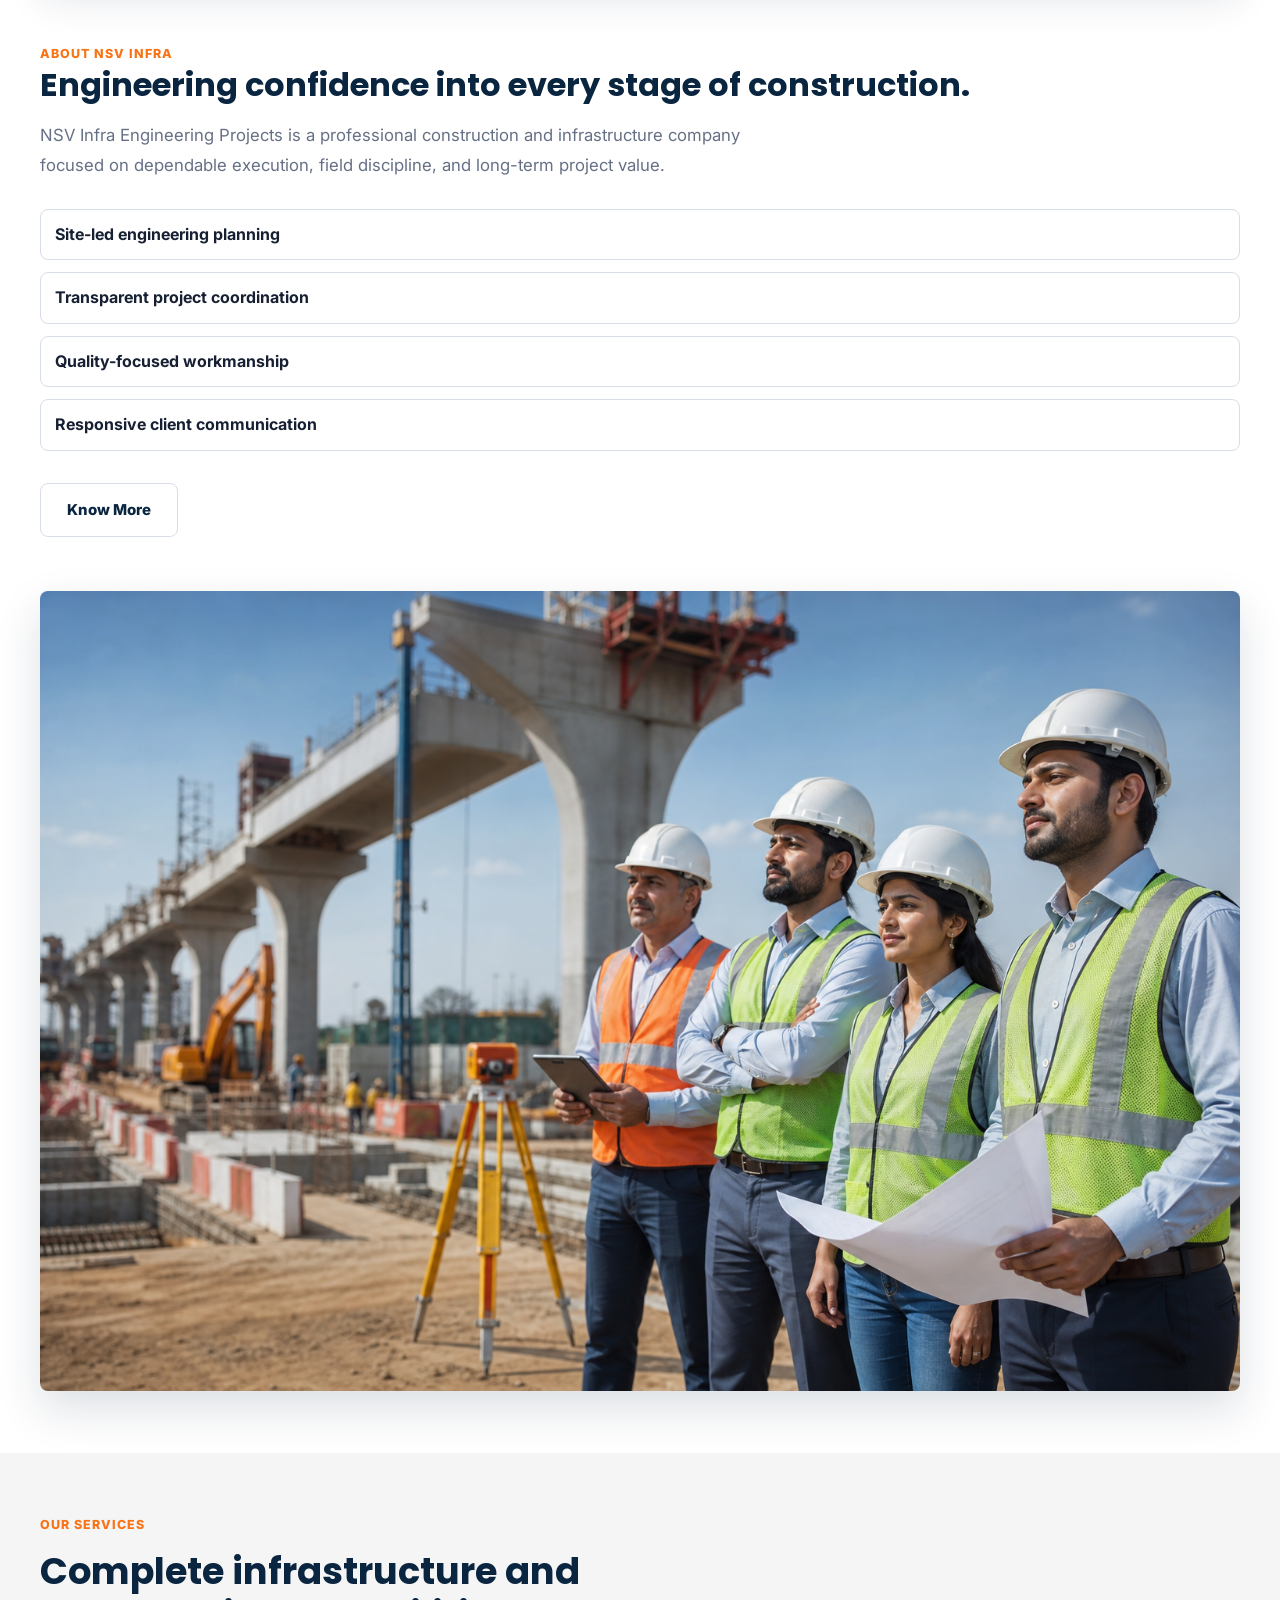
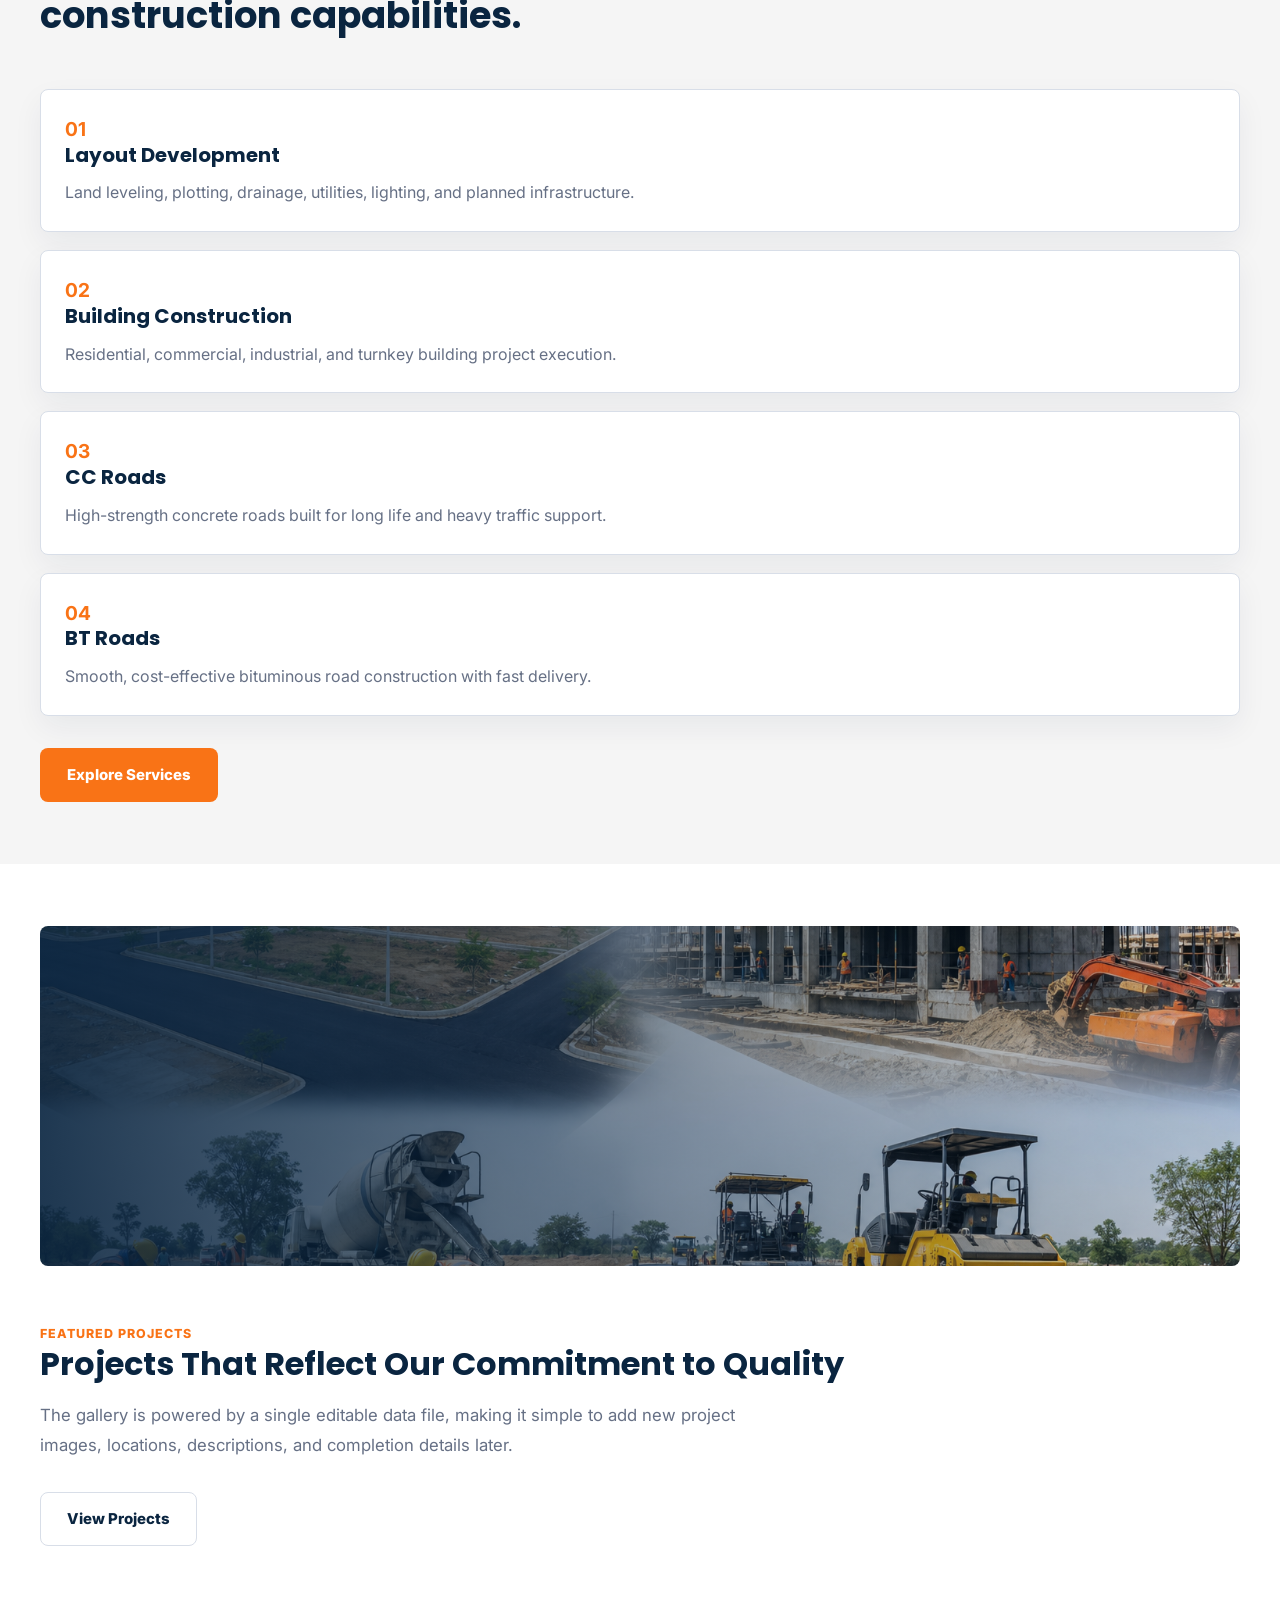
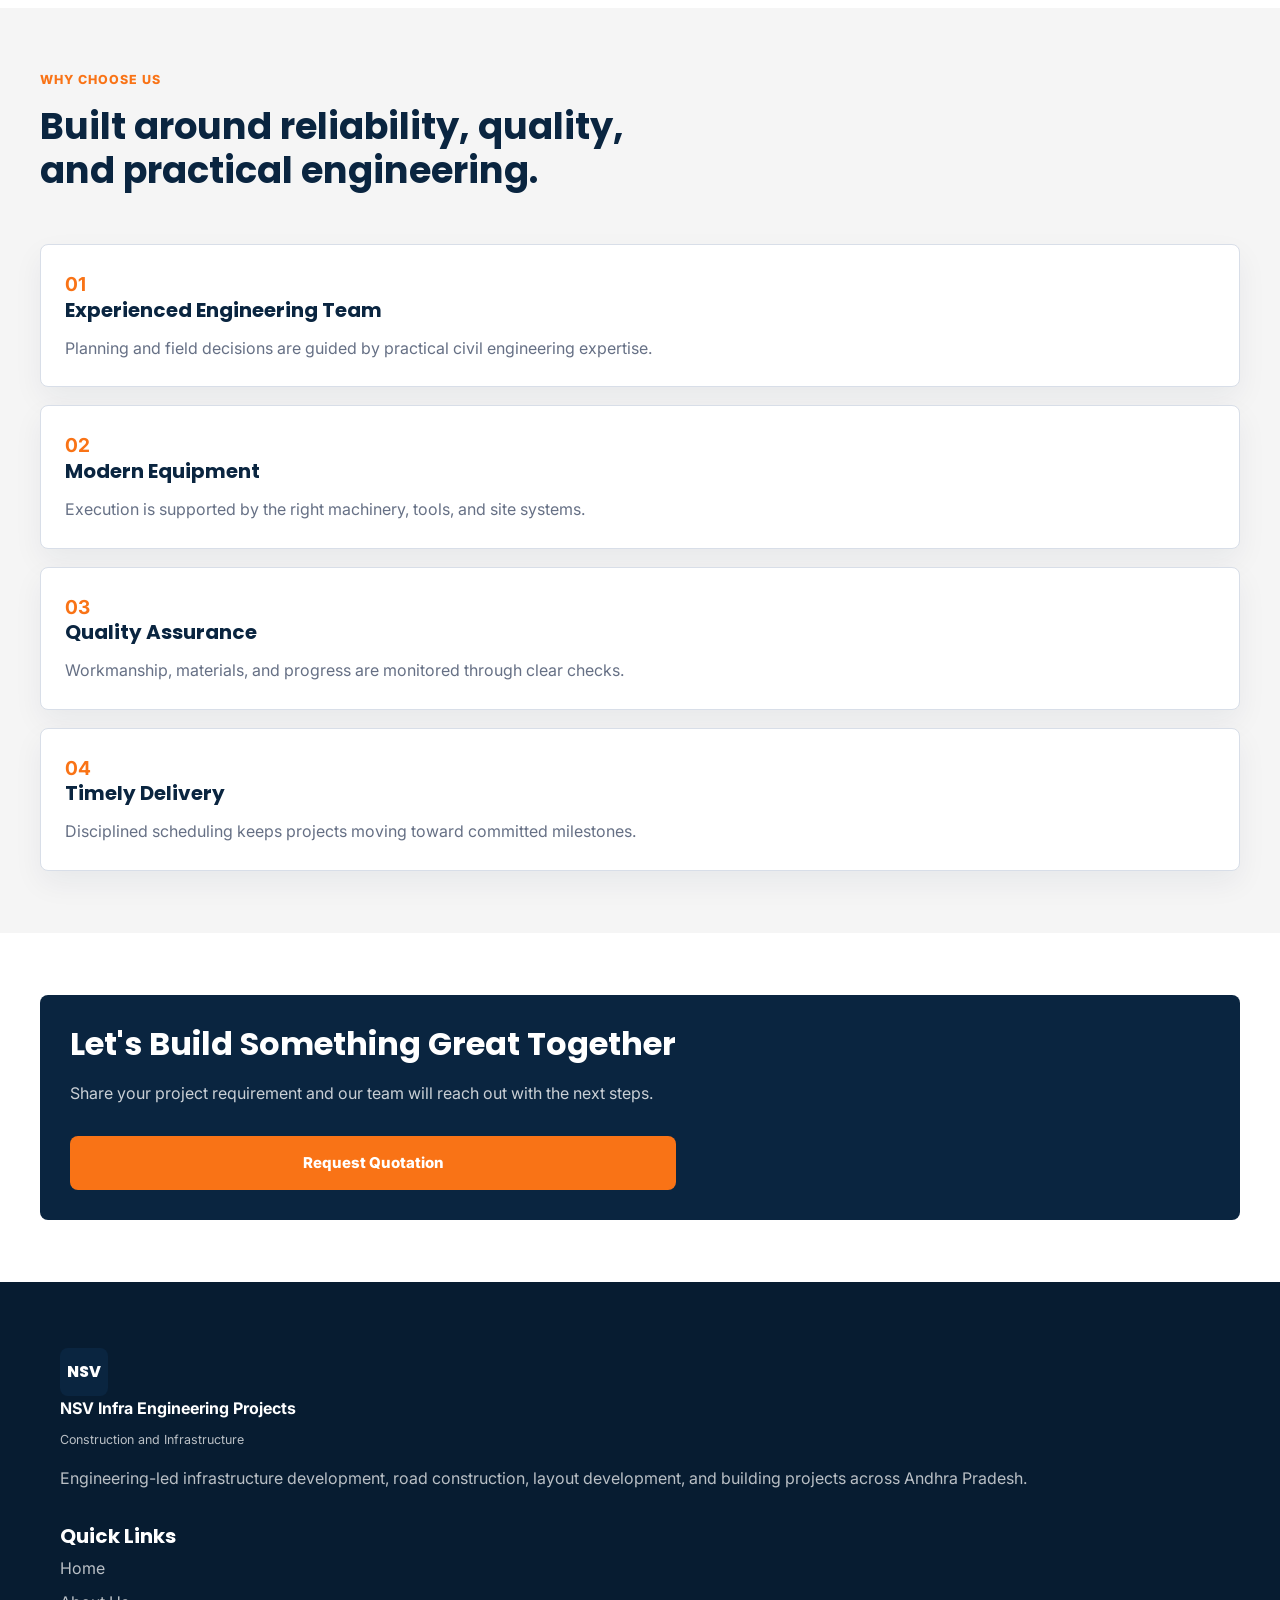
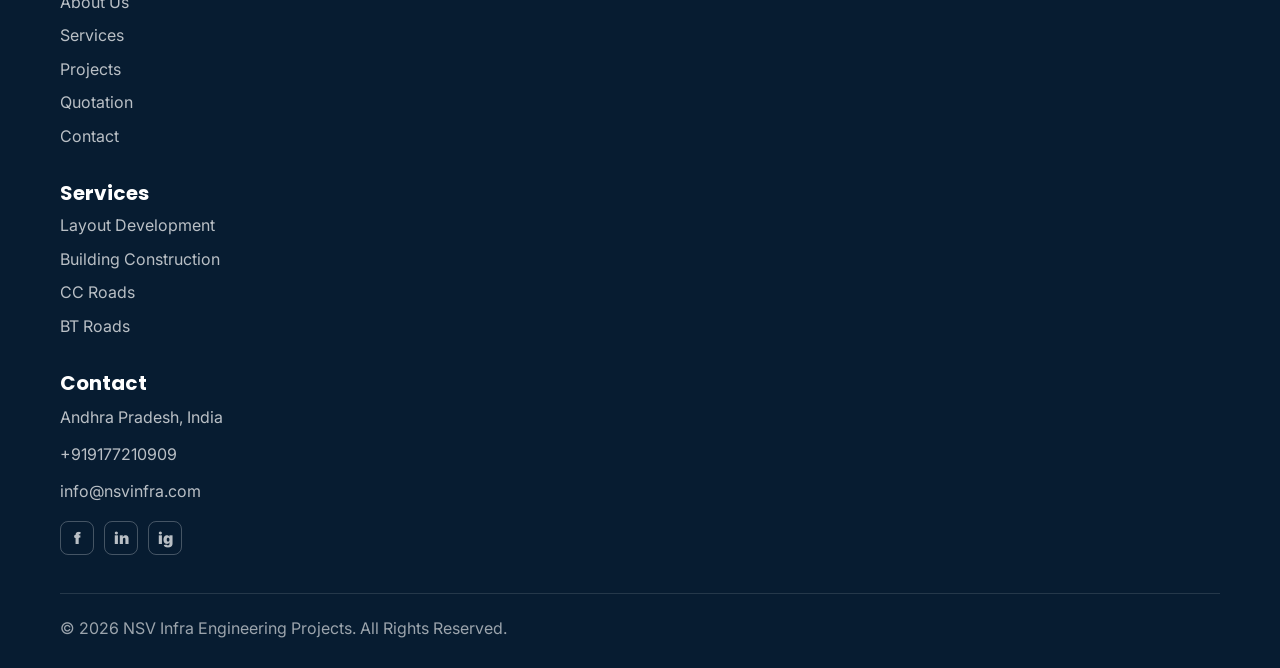
==== commit 7839ea0a: "Improved projects section typography and spacing" ====
--- a/index.html
+++ b/index.html
@@ -30,7 +30,7 @@
     <a class="btn secondary" href="contact.html">Contact Us</a>
 
     <a class="btn secondary" href="tel:+919177210909">Call Now</a>
-    
+
 </div>
         </div>
       </div>
@@ -84,7 +84,7 @@
         <div class="image-band" role="img" aria-label="Construction services collage"></div>
         <div>
           <span class="eyebrow">Featured Projects</span>
-          <h2>Portfolio-ready project gallery for future expansion.</h2>
+          <h2>Projects That Reflect Our Commitment to Quality</h2>
           <p class="lead">The gallery is powered by a single editable data file, making it simple to add new project images, locations, descriptions, and completion details later.</p>
           <div class="actions"><a class="btn outline" href="projects.html">View Projects</a></div>
         </div>
--- a/assets/css/styles.css
+++ b/assets/css/styles.css
@@ -142,13 +142,28 @@
 
 .section-head { display: grid; gap: 14px; margin-bottom: 36px; }
 .section-head {
-    max-width: 800px;
+    max-width: 700px;
 }
 
 .section-head h2,
+.section-head h2{
+    font-size: 2.3rem;
+    line-height: 1.2;
+    max-width: 650px;
+}
 .section-head p,
+.section-head p{
+    margin-top: 20px;
+    line-height: 1.8;
+    max-width: 700px;
+}
 .section-head .lead {
     text-align: left;
+  
+}
+.section-head .actions,
+.section-head .cta{
+    margin-top: 30px;
 }
 .split { display: grid; grid-template-columns: 1.02fr .98fr; gap: 54px; align-items: center; }
 .media-panel { border-radius: 8px; overflow: hidden; min-height: 420px; box-shadow: var(--shadow); background: var(--gray); }
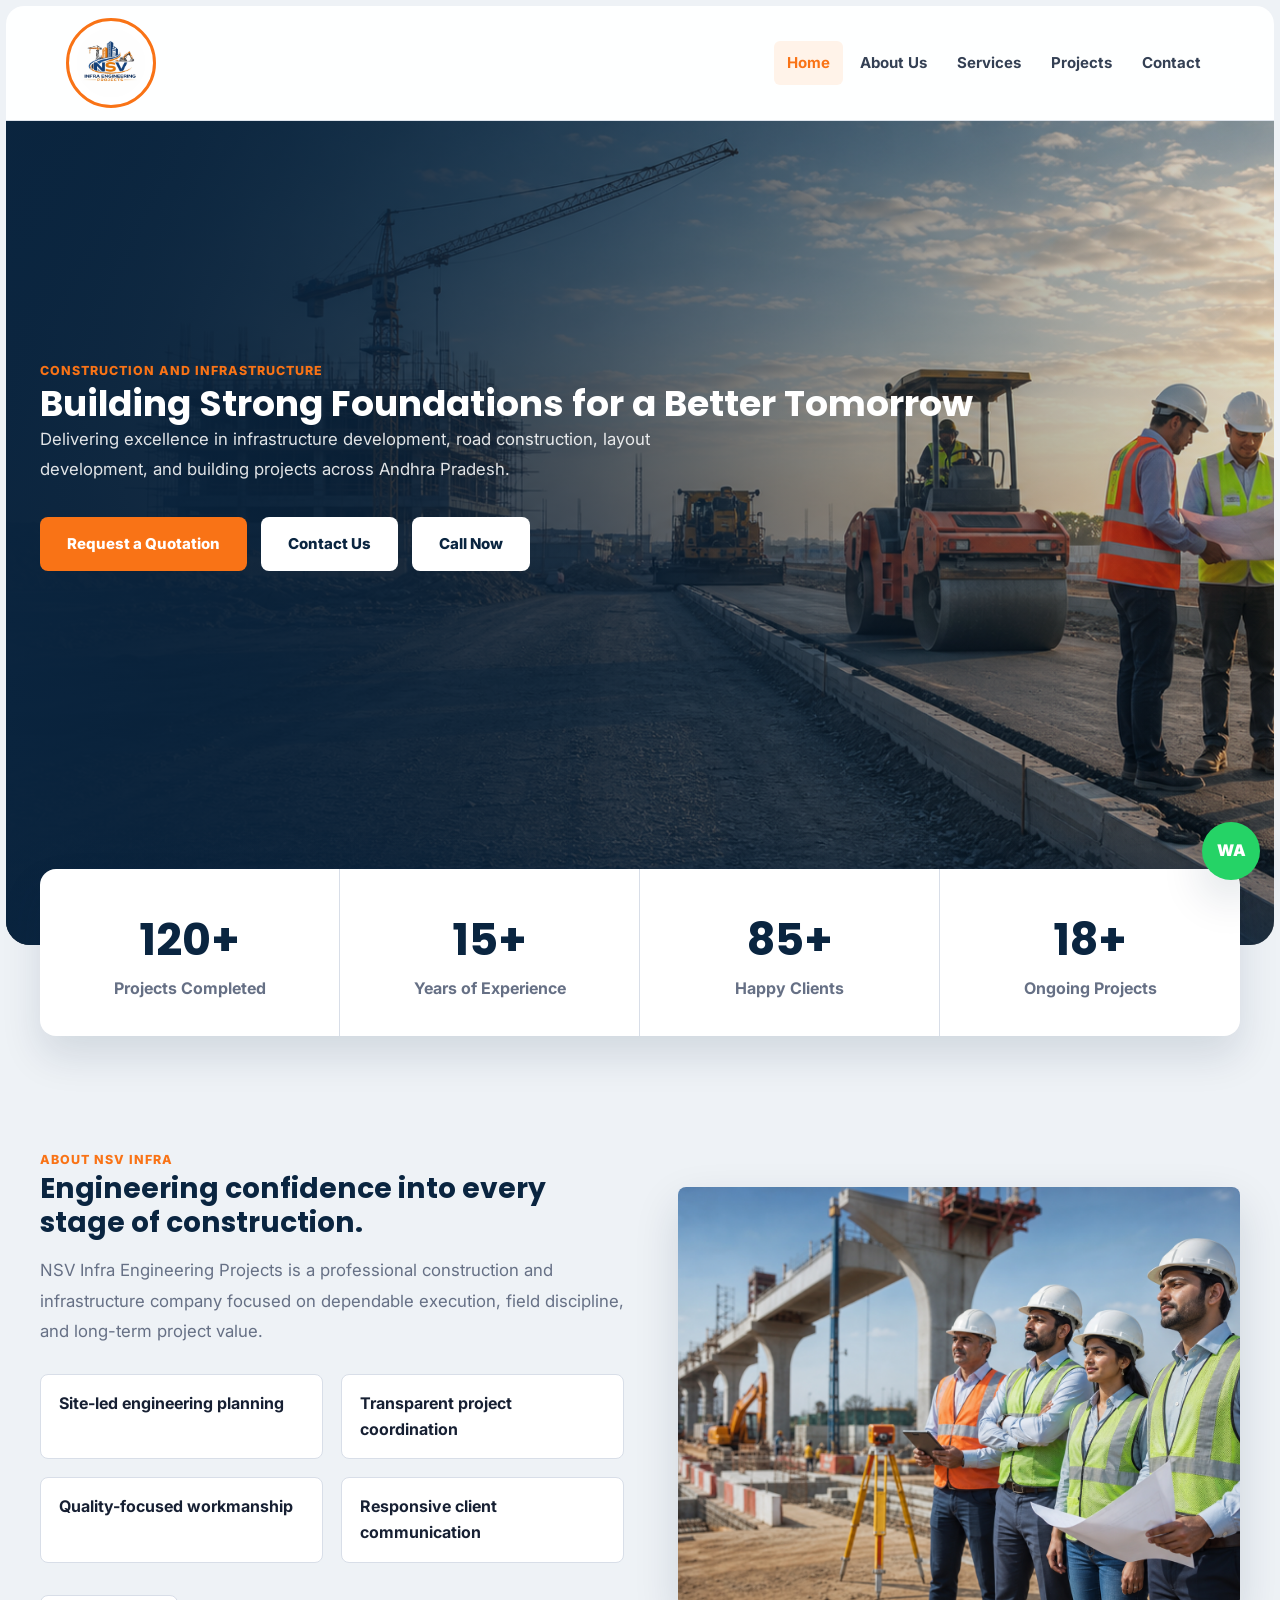
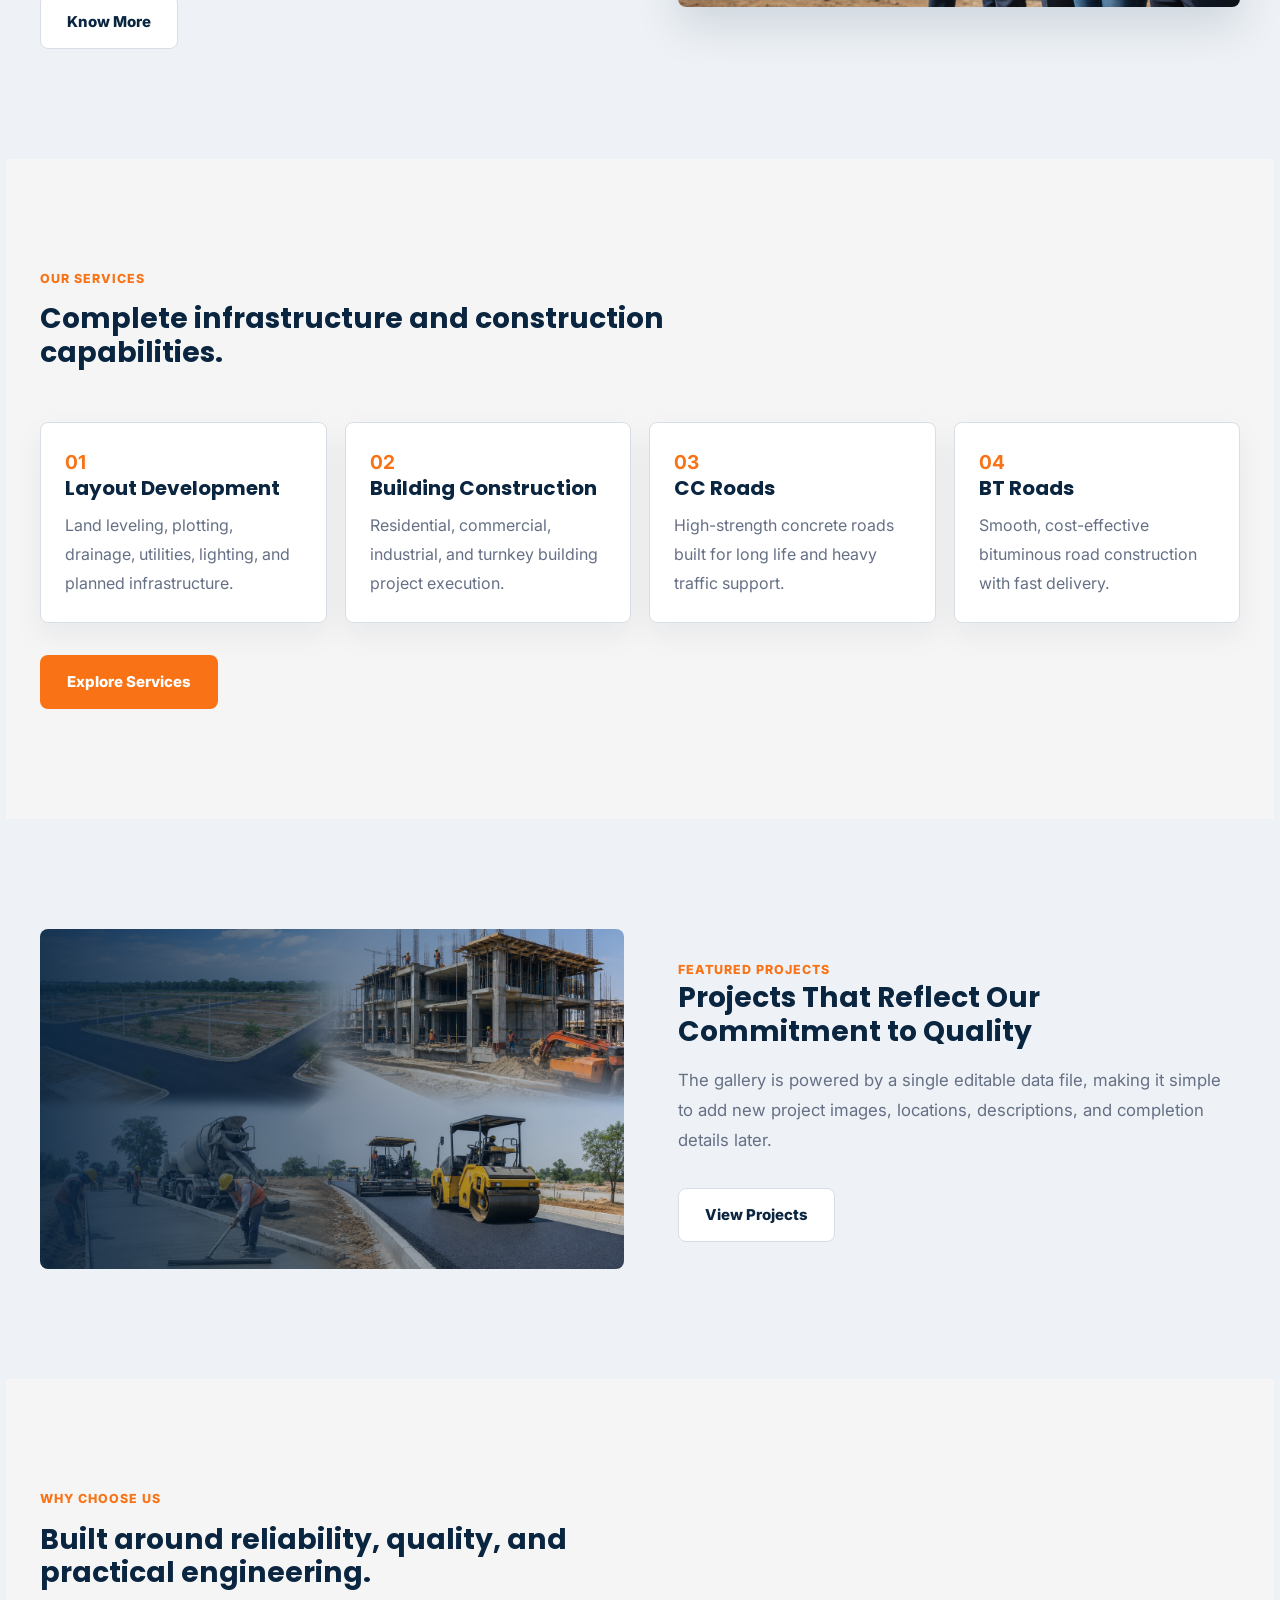
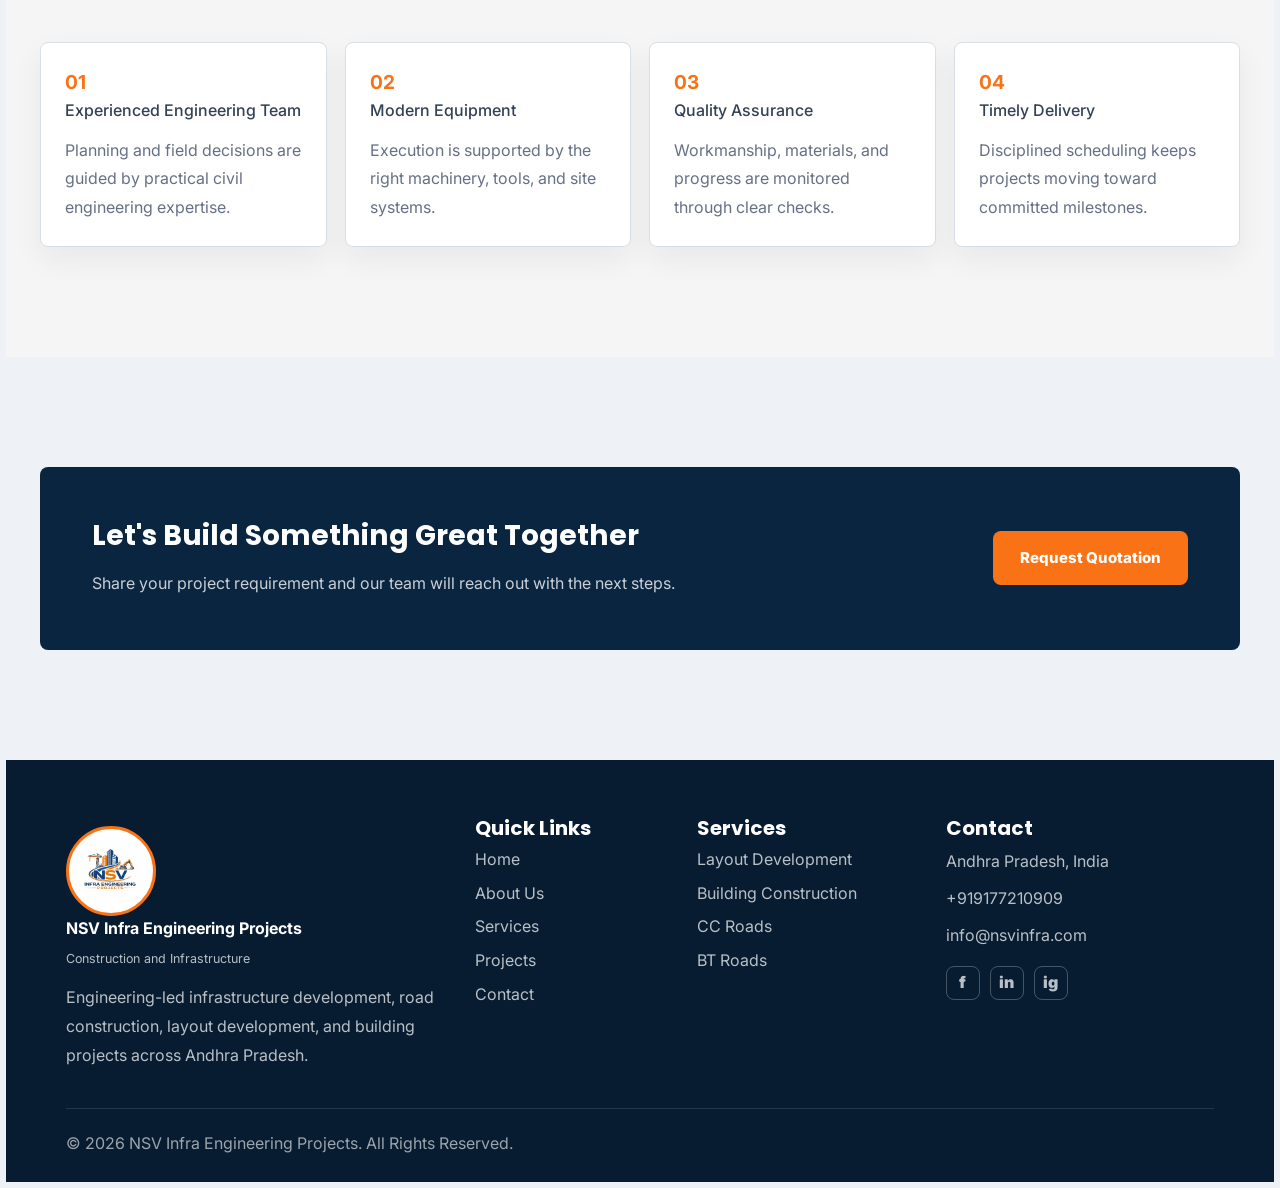
==== commit 0ad11c19: "Updated leadership section, removed quotation page, and linked quotation button to Google Form" ====
--- a/index.html
+++ b/index.html
@@ -25,7 +25,12 @@
         <h1>Building Strong Foundations for a Better Tomorrow</h1>
         <p>Delivering excellence in infrastructure development, road construction, layout development, and building projects across Andhra Pradesh.</p>
         <div class="hero-actions">
-    <a class="btn primary" href="quotation.html">Request Quotation</a>
+
+    <a href="https://docs.google.com/forms/d/e/1FAIpQLSc9yeHpf2PMqo_SlU5AeS5uZUhbEfmqbBS84aZ0TmSH75zFmQ/viewform"
+       target="_blank"
+       class="btn primary">
+       Request a Quotation
+    </a>
 
     <a class="btn secondary" href="contact.html">Contact Us</a>
 
@@ -109,7 +114,7 @@
     <section class="section">
       <div class="container cta-band">
         <div><h2>Let's Build Something Great Together</h2><p>Share your project requirement and our team will reach out with the next steps.</p></div>
-        <a class="btn primary" href="quotation.html">Request Quotation</a>
+        <a class="btn primary" href="https://docs.google.com/forms/d/e/1FAIpQLSc9yeHpf2PMqo_SlU5AeS5uZUhbEfmqbBS84aZ0TmSH75zFmQ/viewform" target="_blank">Request Quotation</a>
       </div>
     </section>
   </main>
--- a/assets/css/styles.css
+++ b/assets/css/styles.css
@@ -30,12 +30,15 @@
 .section.gray { background: var(--gray); }
 .eyebrow { color: var(--orange); font-weight: 800; text-transform: uppercase; letter-spacing: .08em; font-size: .78rem; }
 h1, h2, h3 { font-family: Poppins, Inter, sans-serif; line-height: 1.08; margin: 0; color: var(--blue); letter-spacing: 0; }
+.page-hero h1 {
+  color: var(--white) !important;
+}
 h1 {
   font-size: clamp(1.9rem, 2.8vw, 3.2rem);
   line-height: 1.15;
 }
 h2 {
-  font-size: clamp(1.8rem, 2.5vw, 2.8rem);
+  font-size: clamp(1.7rem, 2.2vw, 2.2rem);
   line-height: 1.2;
   margin-bottom: 16px;
 }
@@ -145,9 +148,8 @@
     max-width: 700px;
 }
 
-.section-head h2,
 .section-head h2{
-    font-size: 2.3rem;
+    font-size: clamp(1.7rem, 2.2vw, 2.2rem);
     line-height: 1.2;
     max-width: 650px;
 }
@@ -157,6 +159,13 @@
     line-height: 1.8;
     max-width: 700px;
 }
+.leadership-head p{
+    margin-top: 0;
+}
+
+.leadership-head{
+    gap: 4px;
+}
 .section-head .lead {
     text-align: left;
   
@@ -168,10 +177,10 @@
 .split { display: grid; grid-template-columns: 1.02fr .98fr; gap: 54px; align-items: center; }
 .media-panel { border-radius: 8px; overflow: hidden; min-height: 420px; box-shadow: var(--shadow); background: var(--gray); }
 .media-panel img { width: 100%; height: 100%; object-fit: cover; min-height: 420px; }
-.feature-list { display: grid; grid-template-columns: repeat(2, minmax(0, 1fr)); gap: 12px; margin-top: 28px; }
+.feature-list { display: grid; grid-template-columns: repeat(2, minmax(0, 1fr)); gap: 18px; margin-top: 28px; }
 .feature-list li, .check-list li {
   list-style: none;
-  padding: 12px 14px;
+  padding: 16px 18px;
   border: 1px solid var(--line);
   border-radius: 8px;
   background: var(--white);
@@ -180,17 +189,23 @@
 .feature-list, .check-list { padding: 0; margin-bottom: 0; }
 
 .card-grid { display: grid; grid-template-columns: repeat(4, minmax(0, 1fr)); gap: 18px; }
-.service-card, .value-card, .testimonial-card, .process-card, .info-card {
- .value-card h3{
-    font-size:1.1rem;
-    font-weight:500;
-    line-height:1.6;
-}
+.service-card,
+.value-card,
+.testimonial-card,
+.process-card,
+.info-card {
   background: var(--white);
   border: 1px solid var(--line);
   border-radius: 8px;
   padding: 24px;
   box-shadow: 0 12px 30px rgba(10,37,64,.06);
+}
+
+.value-card h3{
+    font-size: 1rem;
+    font-weight: 500;
+    line-height: 1.6;
+    color: #334155;
 }
 .service-card b, .value-card b { color: var(--orange); font-size: 1.2rem; }
 .service-card p, .value-card p, .testimonial-card p { margin-top: 12px; }
@@ -218,15 +233,20 @@
   background: linear-gradient(135deg, var(--blue), #12395e);
   color: var(--white);
 }
-.page-hero h1 { color: var(--white); font-size: clamp(2.35rem, 4.4vw, 4.2rem); }
-.page-hero p { color: rgba(255,255,255,.82); margin-top: 16px; max-width: 760px; }
+.page-hero h1{
+    font-size: clamp(1.9rem, 2.8vw, 3.2rem);
+    line-height: 1.15;
+}
+.page-hero p { color: rgba(255,255,255,.82); margin-top: 16px; max-width: 750px; }
 
 .timeline { display: grid; gap: 16px; }
 .timeline article { display: grid; grid-template-columns: 120px 1fr; gap: 20px; padding: 20px 0; border-bottom: 1px solid var(--line); }
 .timeline strong { color: var(--orange); font-family: Poppins, sans-serif; }
-.service-detail { display: grid; grid-template-columns: .72fr 1.28fr; gap: 32px; padding: 34px; border: 1px solid var(--line); border-radius: 8px; background: var(--white); margin-bottom: 100px; }
+.service-detail { display: grid; grid-template-columns: .72fr 1.28fr; gap: 32px; padding: 34px; border: 1px solid var(--line); border-radius: 8px; background: var(--white); margin-bottom: 160px; }
 .service-detail h2 {
-    margin-bottom: 20px;
+    font-size: clamp(1.7rem, 2.2vw, 2.2rem);
+    line-height: 1.2;
+    margin-bottom: 16px;
 }
 
 .service-detail p {
@@ -340,8 +360,17 @@
     flex-direction:column;
     align-items:flex-start;
 }
-}
-  .stats-grid, .card-grid, .project-grid, .footer-grid, .columns-3, .form-grid, .contact-grid, .split { grid-template-columns: 1fr; }
+
+.stats-grid,
+.card-grid,
+.project-grid,
+.footer-grid,
+.columns-3,
+.form-grid,
+.contact-grid,
+.split {
+    grid-template-columns: 1fr;
+}
   .stats-strip { margin-top: -54px; }
   .stat { border-right: 0; border-bottom: 1px solid var(--line); }
   .service-detail { grid-template-columns: 1fr; padding: 20px; }
@@ -349,7 +378,7 @@
   .cta-band { display: grid; padding: 30px; }
   .section { padding: 62px 0; }
   .timeline article { grid-template-columns: 1fr; gap: 4px; }
-
+}
 @media (max-width: 520px) {
   .brand small { display: none; }
   .brand-mark { width: 42px; height: 42px; }
@@ -359,45 +388,136 @@
   .media-panel, .media-panel img { min-height: 300px; }
   dl { grid-template-columns: 1fr; }
 }
+
 .leaders-grid{
     display:grid;
-    grid-template-columns:repeat(2,1fr);
-    gap:50px;
-    margin-top:40px;
-}
-
+    grid-template-columns:repeat(2, minmax(320px, 500px));
+    justify-content:center;
+    gap:40px;
+}
+  
 .leader-card{
     background:#fff;
-    border:1px solid var(--line);
-    border-radius:12px;
-    padding:20px;
-    text-align:center;
-    
+    border-top:5px solid #f97316;
+    border-radius:40px;
+    padding:40px 30px;
+    min-height:450px;
+    max-width:450px;
+margin:0 auto;
     display:flex;
     flex-direction:column;
     align-items:center;
+    text-align:center;
+    box-shadow:0 10px 30px rgba(0,0,0,.08);
+}
+
+.leader-card:hover{
+    transform:translateY(-6px);
+    box-shadow:0 12px 32px rgba(0,0,0,.12);
 }
 
 .leader-card img{
-    width:180px;
-    height:220px;
+    width:160px;
+    height:160px;
+    border-radius:50%;
     object-fit:cover;
     object-position:center top;
-    border-radius:12px;
-    display:block;
-    margin:0 auto 15px auto;
+    border:4px solid #f97316;
+    margin-bottom:24px;
+}
+
+.leader-card-content{
+    text-align:center;
+    width:100%;
+}
+
+.leader-card h3{
+    font-size:1.5rem;
+    font-weight:700;
+    margin-bottom:0px;
+    color:var(--blue);
+}
+
+.leader-card p{
+    line-height:1.8;
+    color:#475569;
 }
 
 .role{
-    color:var(--orange);
+    color:#f97316;
     font-weight:700;
-    margin-bottom:15px;
-}
-.logo-img{
-    height:110px;
-    width:auto;
+    font-size:1rem;
+    margin-bottom:18px;
+}
+
+.leader-card-content p:last-child{
+    max-width:320px;
+    margin:0 auto;
+    line-height:1.8;
+    color:#475569;
+}
+
+.logo-img,
+.footer-logo{
+    width:90px;
+    height:90px;
+    border-radius:50%;
+    object-fit:cover;
+    background:#fff;
+    padding:8px;
+    border:3px solid #f97316;
     display:block;
 }
 #site-header{
     min-height:90px;
-}+}
+.quotation-head{
+    max-width:800px;
+    margin:0 auto;
+    text-align:center;
+}
+
+.quotation-head h2{
+    max-width:none;
+    margin:0 auto 20px;
+    text-align:center;
+}
+
+.quotation-head .lead{
+    max-width:700px;
+    margin:0 auto;
+    text-align:center;
+}
+body{
+    background:#eef2f6;
+    padding:6px;
+}
+
+#site-header{
+    border-radius:18px 18px 0 0;
+}
+
+.hero,
+.page-hero{
+    border-radius:0 0 24px 24px;
+    overflow:hidden;
+}
+
+@media (max-width: 768px){
+
+    .leaders-grid{
+        grid-template-columns: 1fr;
+        gap: 24px;
+    }
+
+    .leader-card{
+        max-width: 100%;
+        width: 100%;
+        margin: 0 auto;
+    }
+
+    .leader-card img{
+        width: 140px;
+        height: 140px;
+    }
+}
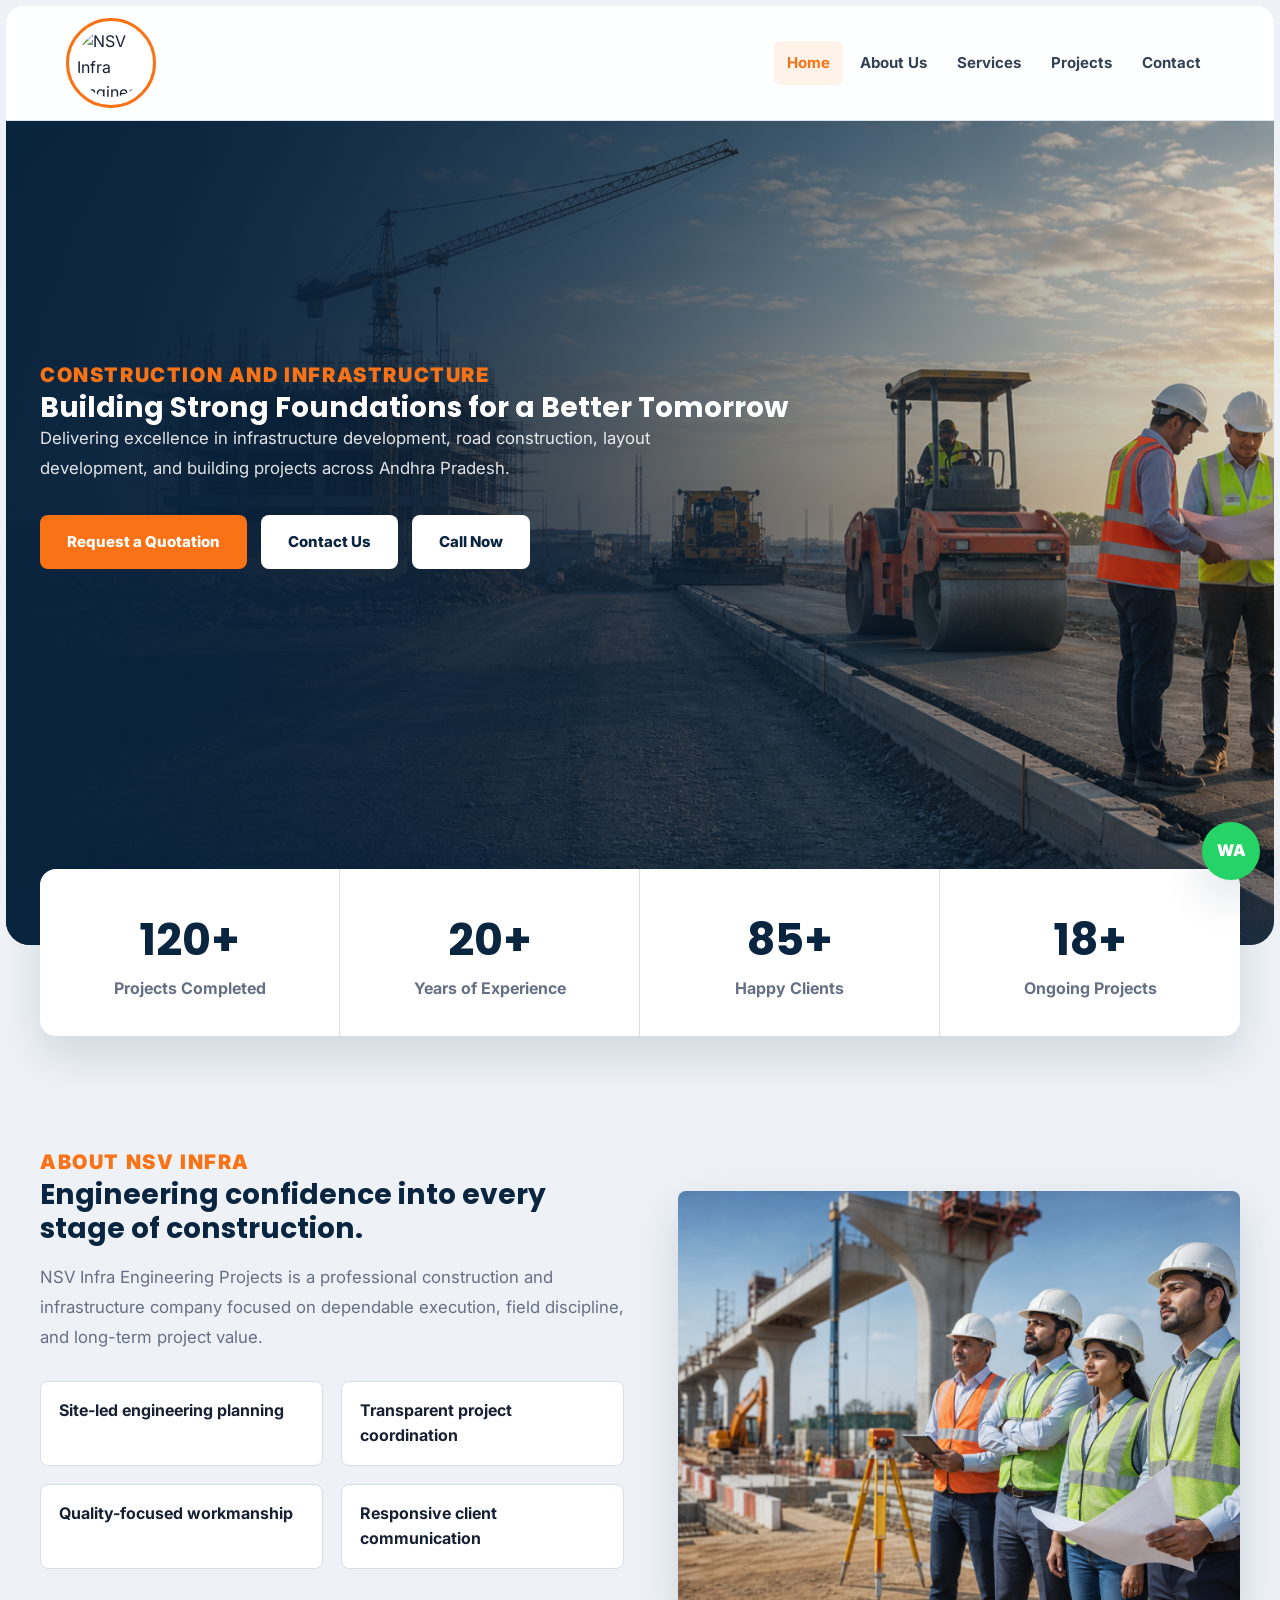
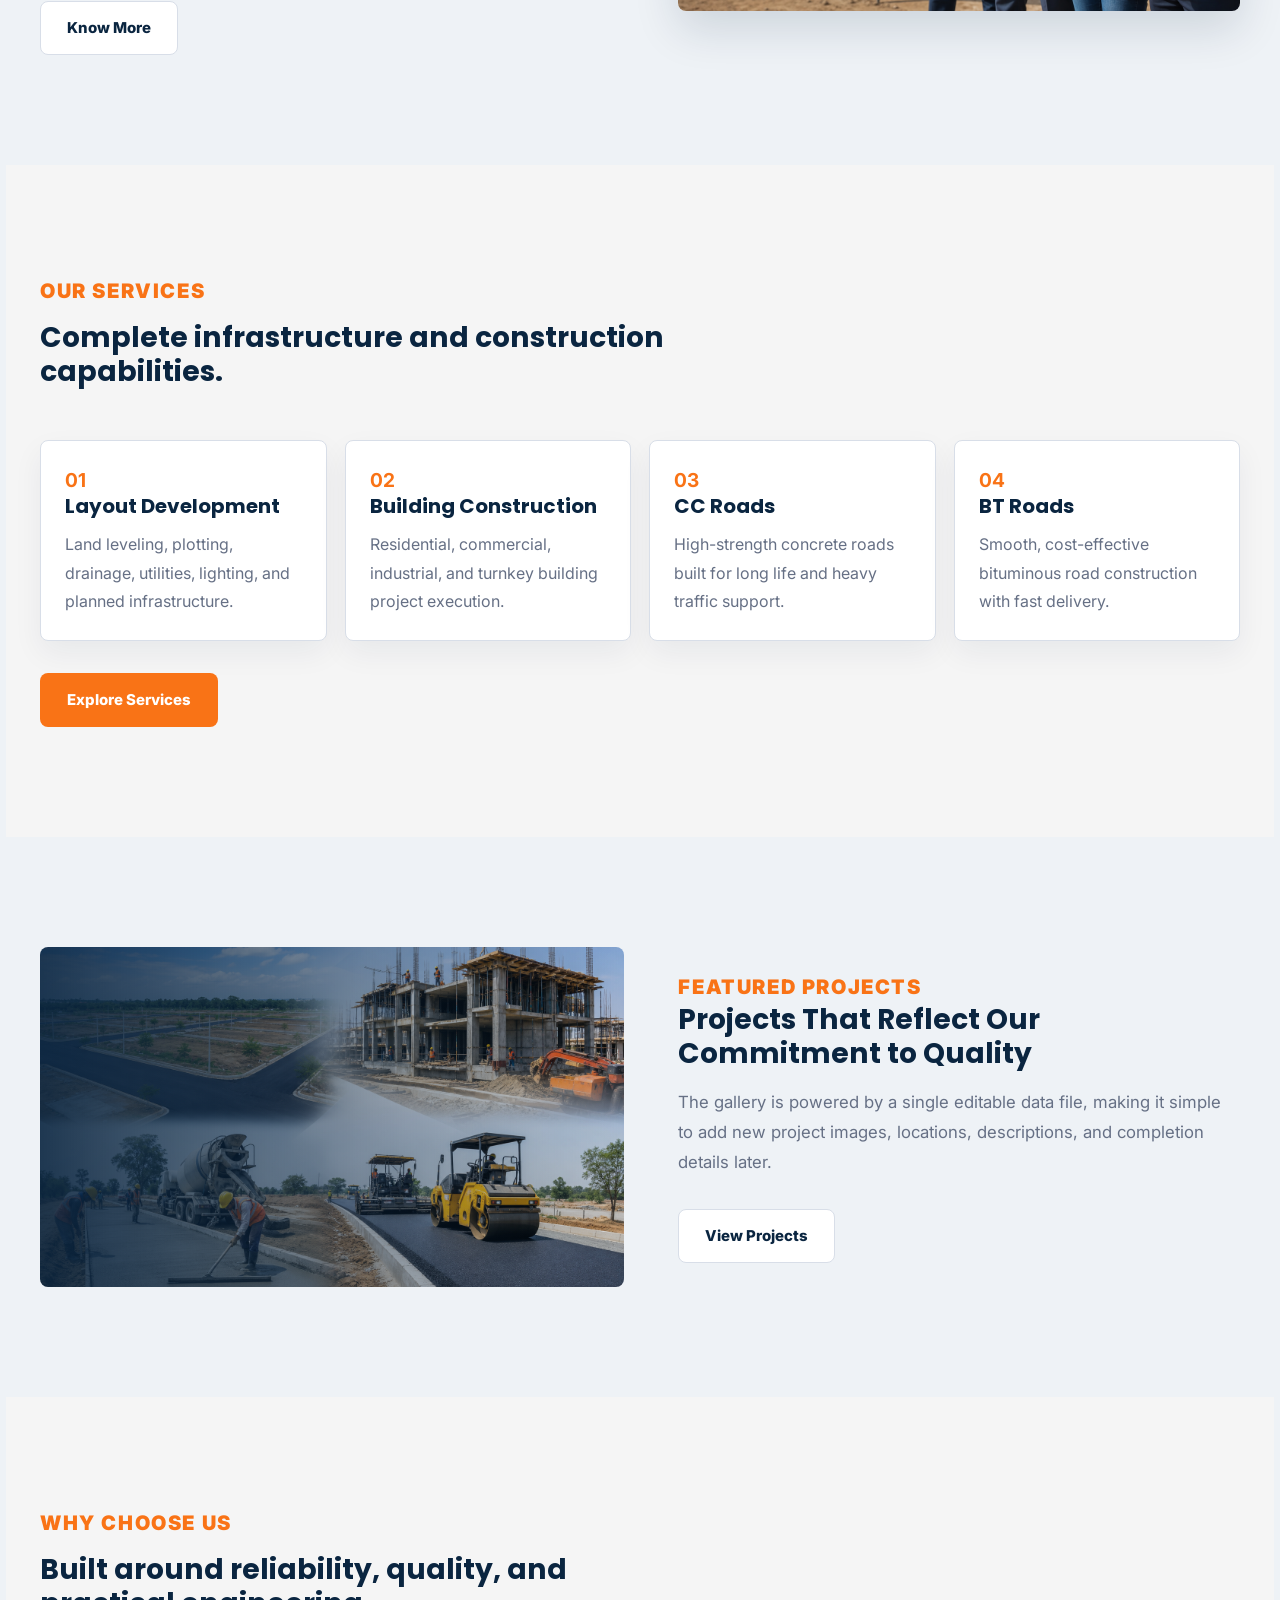
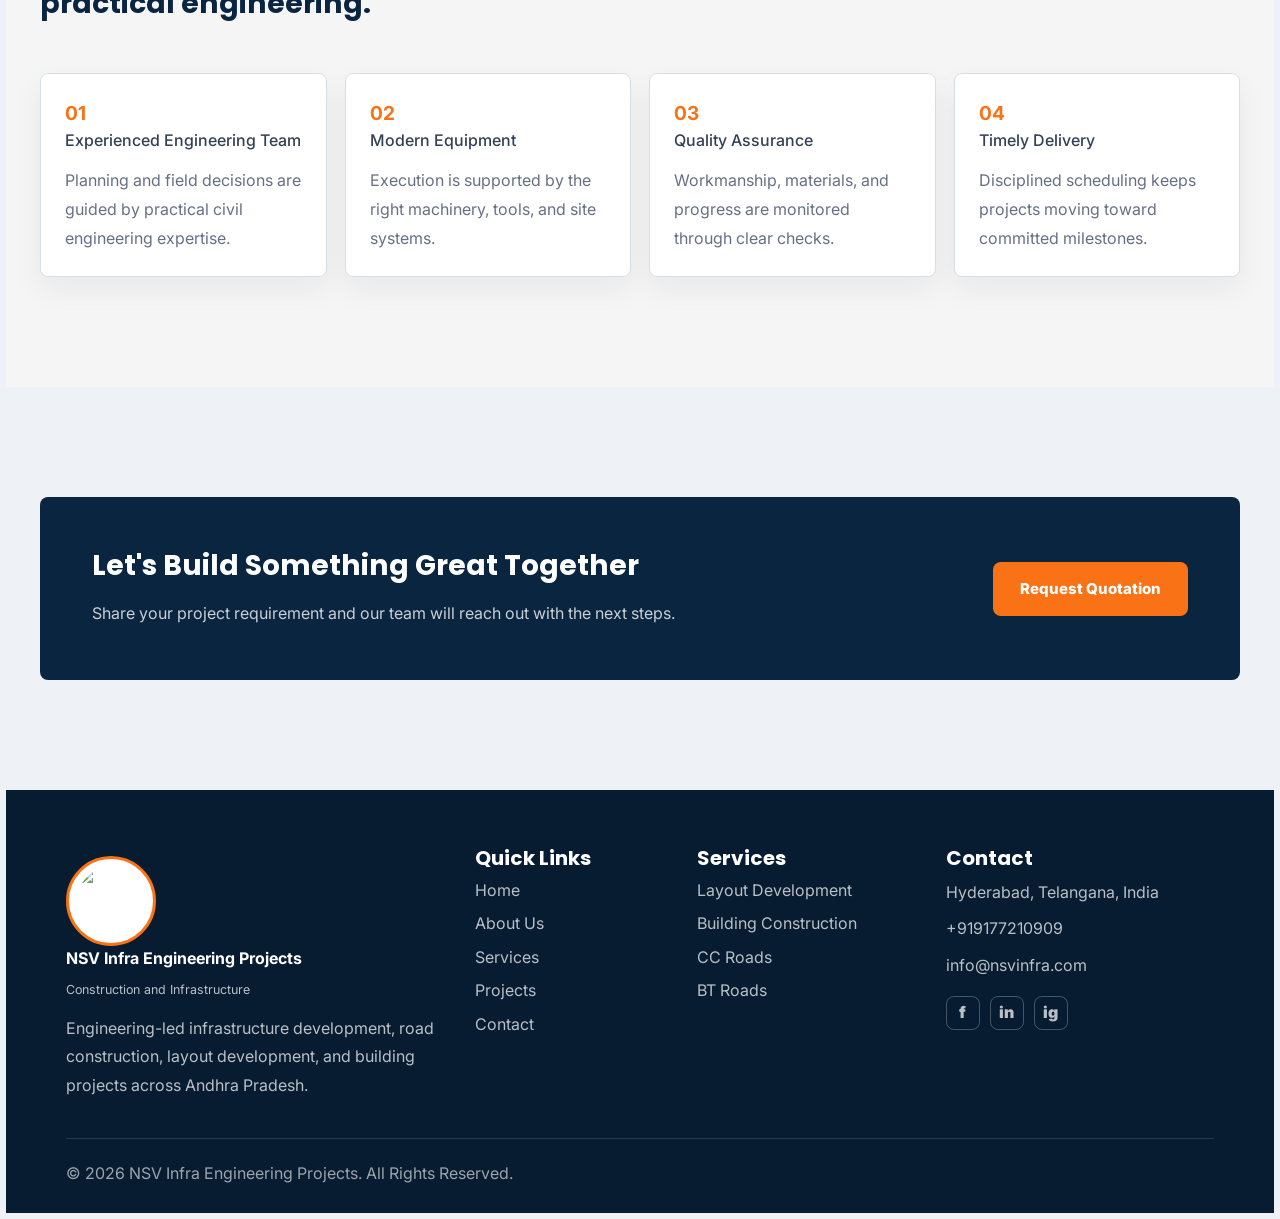
==== commit 2f1c9054: "Final NSV Infra website update - Redesigned leadership section - Added circular logo styling - Added" ====
--- a/index.html
+++ b/index.html
@@ -44,7 +44,7 @@
     <section class="stats-strip">
       <div class="container stats-grid">
         <article class="stat"><strong data-count="120">0+</strong><span>Projects Completed</span></article>
-        <article class="stat"><strong data-count="15">0+</strong><span>Years of Experience</span></article>
+        <article class="stat"><strong data-count="20">0+</strong><span>Years of Experience</span></article>
         <article class="stat"><strong data-count="85">0+</strong><span>Happy Clients</span></article>
         <article class="stat"><strong data-count="18">0+</strong><span>Ongoing Projects</span></article>
       </div>
--- a/assets/css/styles.css
+++ b/assets/css/styles.css
@@ -28,14 +28,20 @@
 }
 .section { padding: 110px 0; }
 .section.gray { background: var(--gray); }
-.eyebrow { color: var(--orange); font-weight: 800; text-transform: uppercase; letter-spacing: .08em; font-size: .78rem; }
+.eyebrow {
+  color: var(--orange);
+  font-weight: 900;
+  text-transform: uppercase;
+  letter-spacing: .08em;
+  font-size: 1.25rem;
+}
 h1, h2, h3 { font-family: Poppins, Inter, sans-serif; line-height: 1.08; margin: 0; color: var(--blue); letter-spacing: 0; }
 .page-hero h1 {
   color: var(--white) !important;
 }
 h1 {
-  font-size: clamp(1.9rem, 2.8vw, 3.2rem);
-  line-height: 1.15;
+  font-size: clamp(1.6rem, 2.2vw, 2.4rem);
+    line-height: 1.15;
 }
 h2 {
   font-size: clamp(1.7rem, 2.2vw, 2.2rem);
@@ -261,9 +267,41 @@
 .project-grid { display: grid; grid-template-columns: repeat(3, minmax(0, 1fr)); gap: 20px; }
 .project-card { border: 1px solid var(--line); border-radius: 8px; overflow: hidden; background: var(--white); cursor: pointer; box-shadow: 0 12px 30px rgba(10,37,64,.06); }
 .project-image { aspect-ratio: 4 / 3; display: grid; place-items: center; color: var(--white); font-family: Poppins, sans-serif; font-weight: 800; }
-.placeholder { background: linear-gradient(135deg, rgba(10,37,64,.9), rgba(249,115,22,.65)), url("../images/hero-construction.png") center / cover; }
-.p1, .p4 { background-image: linear-gradient(135deg, rgba(10,37,64,.88), rgba(249,115,22,.58)), url("../images/services-construction.png"); }
-.p2, .p5 { background-image: linear-gradient(135deg, rgba(10,37,64,.88), rgba(249,115,22,.58)), url("../images/team-engineering.png"); }
+.p0{
+    background:
+    linear-gradient(rgba(10,37,64,.45),rgba(10,37,64,.45)),
+    url("../images/layout development.jpg") center/cover;
+}
+
+.p1{
+    background:
+    linear-gradient(rgba(10,37,64,.45),rgba(10,37,64,.45)),
+    url("../images/cc roads.jpeg") center/cover;
+}
+
+.p2{
+    background:
+    linear-gradient(rgba(10,37,64,.45),rgba(10,37,64,.45)),
+    url("../images/cbs.jpeg") center/cover;
+}
+
+.p3{
+    background:
+    linear-gradient(rgba(10,37,64,.45),rgba(10,37,64,.45)),
+    url("../images/layout development.jpg") center/cover;
+}
+
+.p4{
+    background:
+    linear-gradient(rgba(10,37,64,.45),rgba(10,37,64,.45)),
+    url("../images/BT road.jpeg") center/cover;
+}
+
+.p5{
+    background:
+    linear-gradient(rgba(10,37,64,.45),rgba(10,37,64,.45)),
+    url("../images/BPP.jpeg") center/cover;
+}
 .project-body { padding: 20px; }
 .project-body > span { color: var(--orange); font-weight: 800; font-size: .82rem; }
 .project-body p { margin-top: 10px; }
@@ -423,6 +461,7 @@
     object-fit:cover;
     object-position:center top;
     border:4px solid #f97316;
+    margin-top:30px;
     margin-bottom:24px;
 }
 
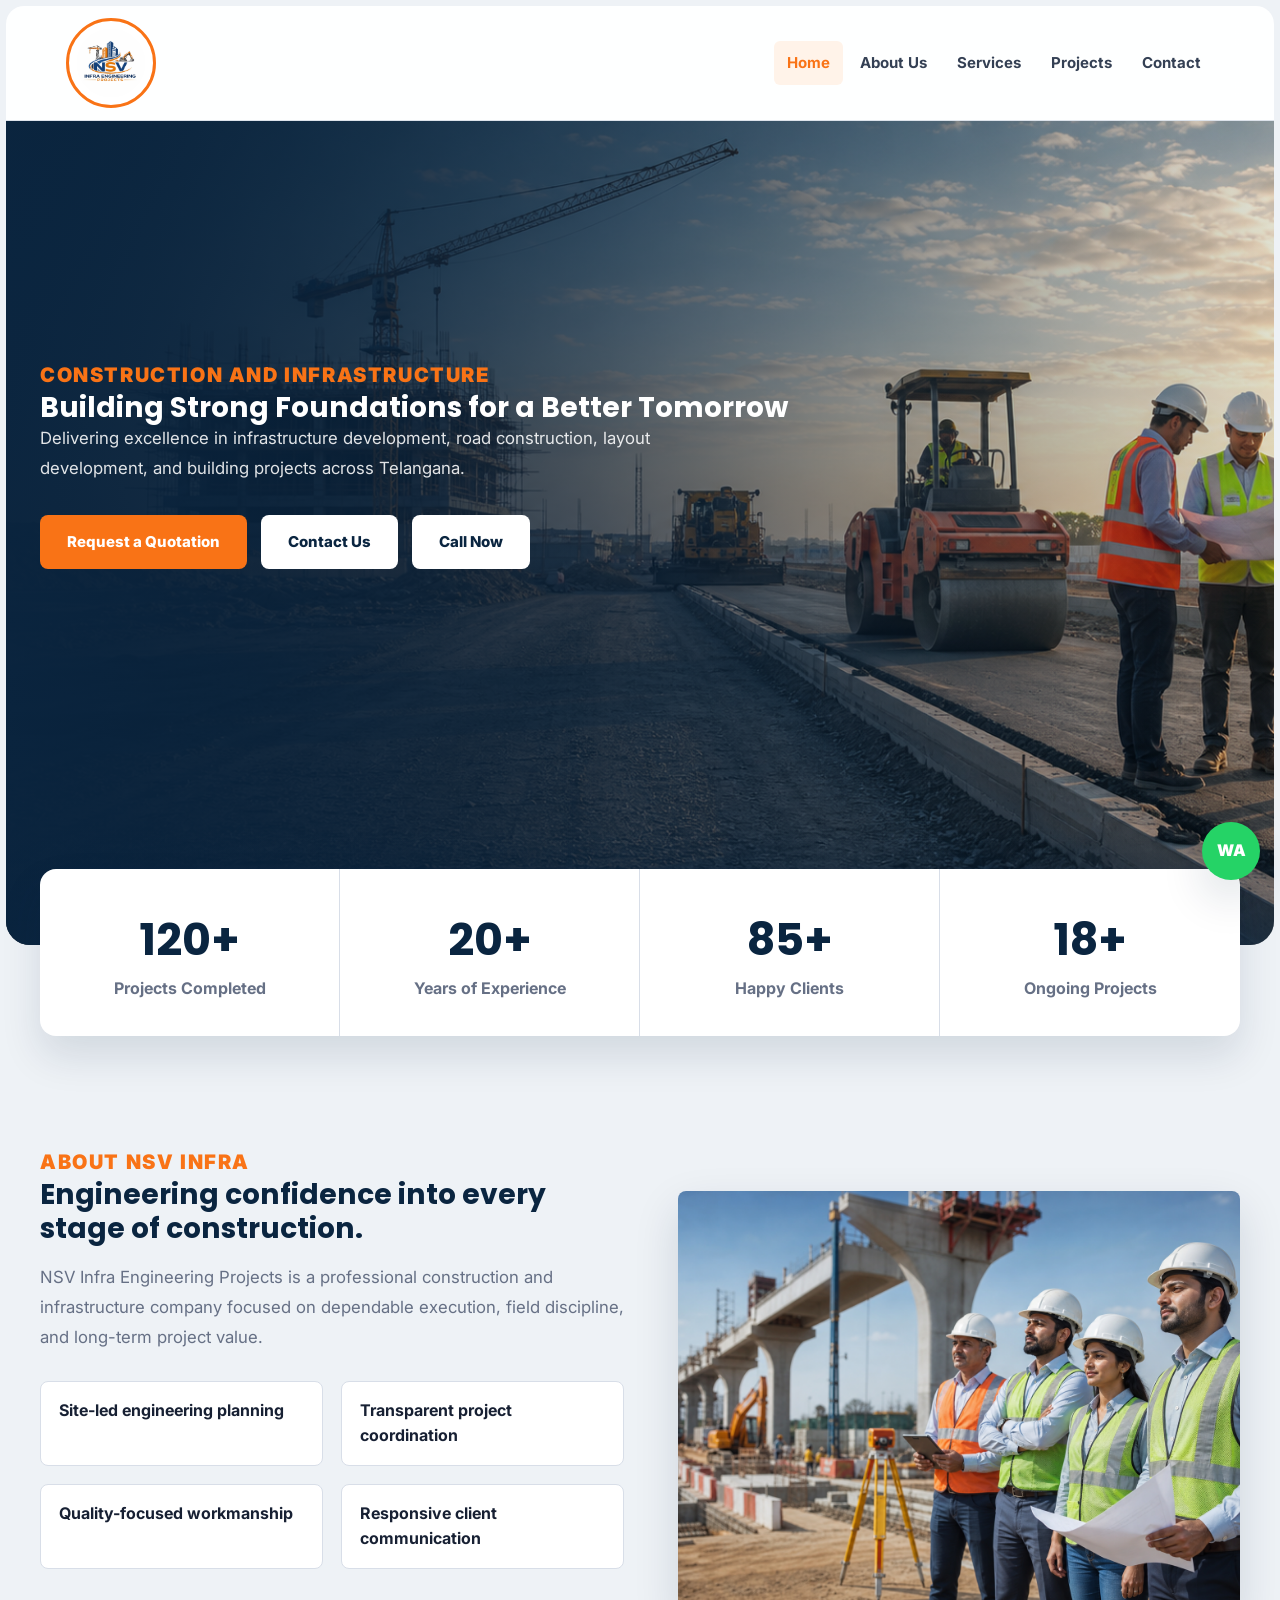
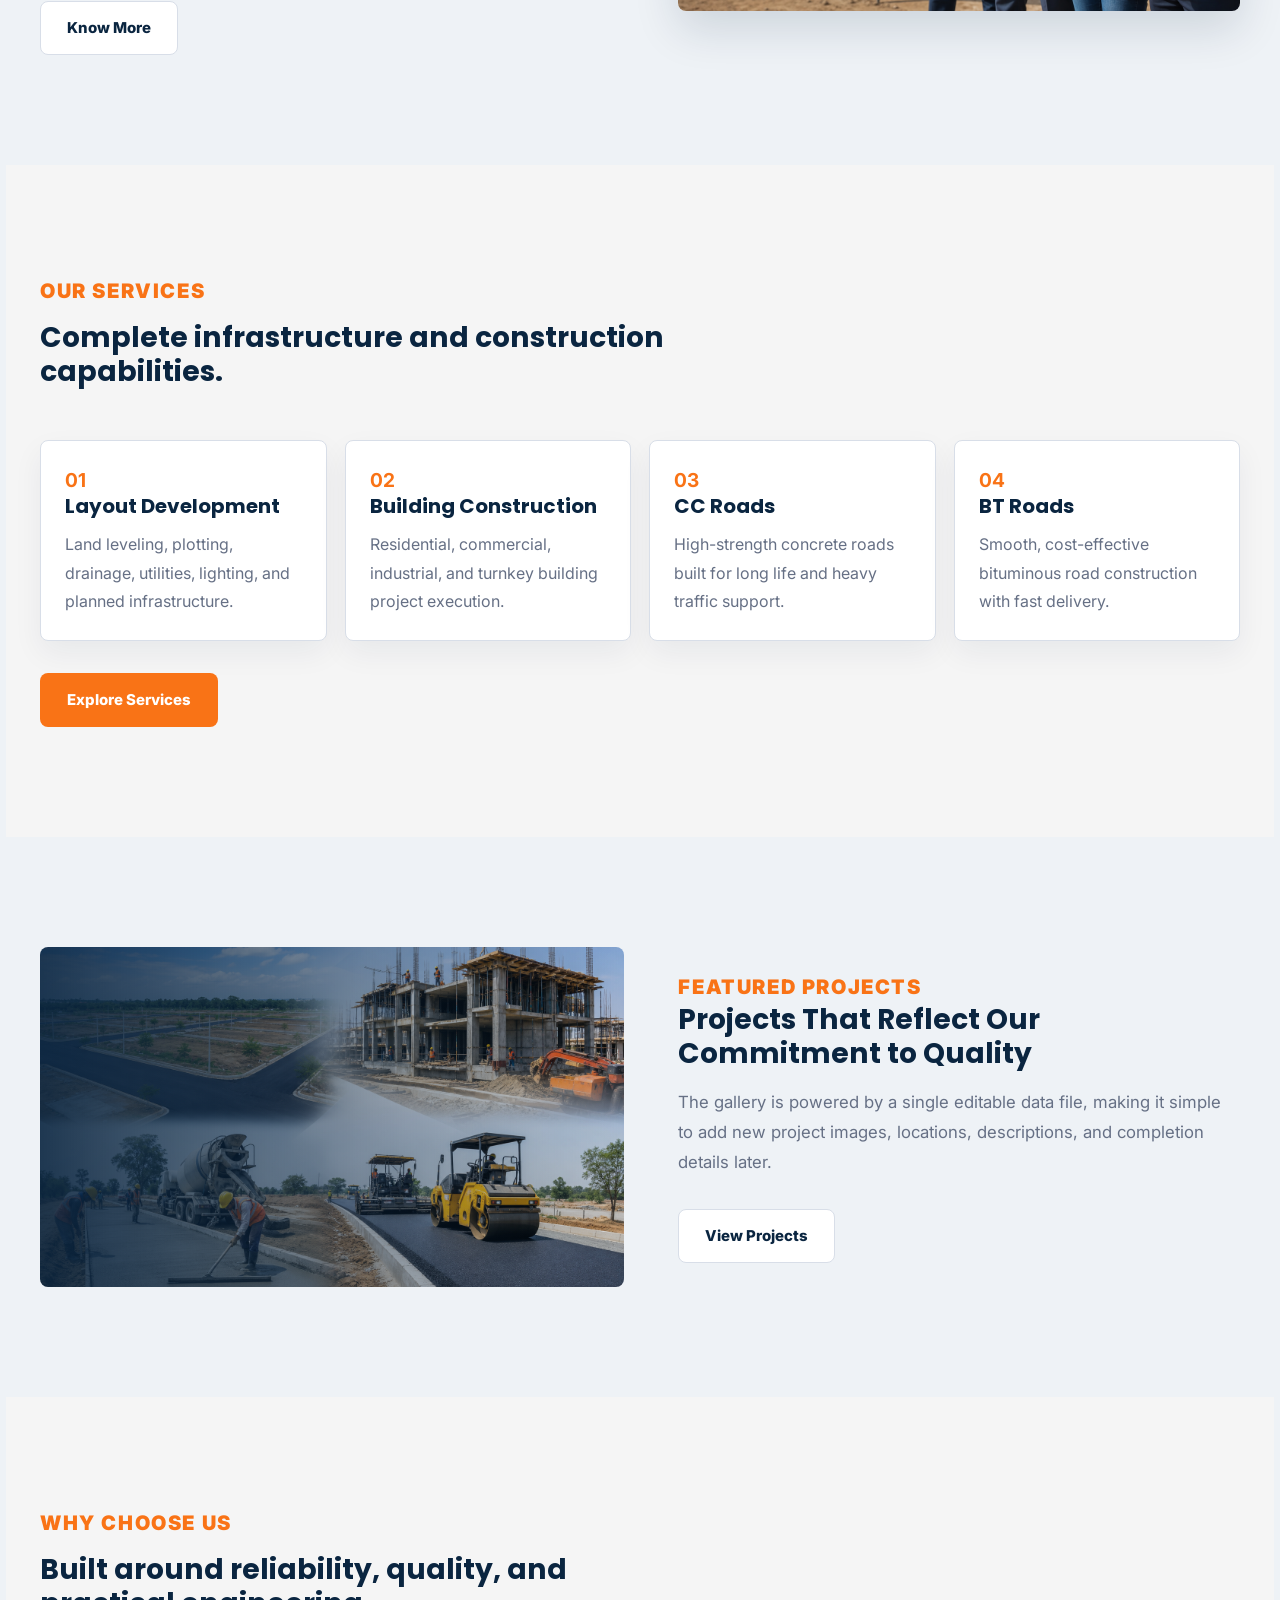
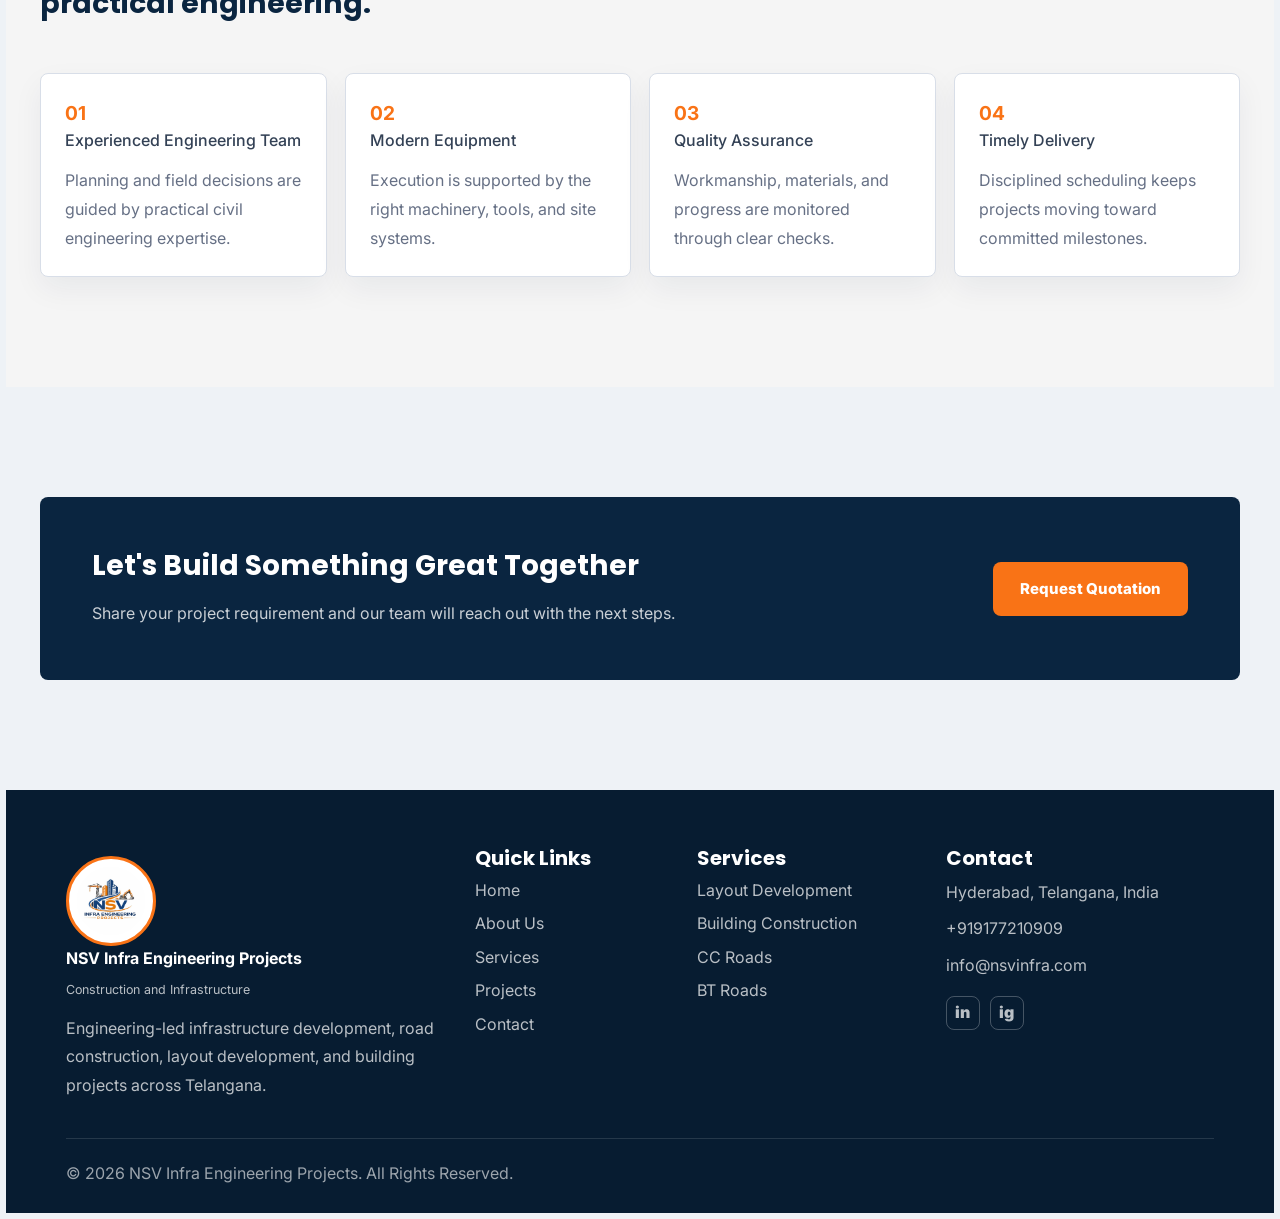
==== commit 14bf447c: "Update website content from Andhra Pradesh to Telangana" ====
--- a/index.html
+++ b/index.html
@@ -3,18 +3,18 @@
 <head>
   <meta charset="utf-8">
   <meta name="viewport" content="width=device-width, initial-scale=1">
-  <title>NSV Infra Engineering Projects | Construction Company Andhra Pradesh</title>
-  <meta name="description" content="NSV Infra Engineering Projects delivers infrastructure development, road construction, layout development, and building construction services across Andhra Pradesh.">
-  <meta name="keywords" content="Construction Company Andhra Pradesh, Infrastructure Development Andhra Pradesh, Road Construction Contractors, Building Construction Services, Layout Development Services">
+  <title>NSV Infra Engineering Projects | Construction Company Telangana</title>
+  <meta name="description" content="NSV Infra Engineering Projects delivers infrastructure development, road construction, layout development, and building construction services across Telangana.">
+  <meta name="keywords" content="Construction Company Telangana, Infrastructure Development Telangana, Road Construction Contractors, Building Construction Services, Layout Development Services">
   <meta property="og:title" content="NSV Infra Engineering Projects">
-  <meta property="og:description" content="Building strong foundations for a better tomorrow across Andhra Pradesh.">
+  <meta property="og:description" content="Building strong foundations for a better tomorrow across Telangana.">
   <meta property="og:type" content="website">
   <meta property="og:image" content="assets/images/hero-construction.png">
   <link rel="preconnect" href="https://fonts.googleapis.com">
   <link rel="preconnect" href="https://fonts.gstatic.com" crossorigin>
   <link href="https://fonts.googleapis.com/css2?family=Inter:wght@400;600;700;800&family=Poppins:wght@600;700;800&display=swap" rel="stylesheet">
   <link rel="stylesheet" href="assets/css/styles.css">
-  <script type="application/ld+json">{"@context":"https://schema.org","@type":"GeneralContractor","name":"NSV Infra Engineering Projects","address":{"@type":"PostalAddress","addressRegion":"Andhra Pradesh","addressCountry":"IN"},"email":"info@nsvinfra.com","areaServed":"Andhra Pradesh","serviceType":["Infrastructure Development","Road Construction","Layout Development","Building Construction"]}</script>
+  <script type="application/ld+json">{"@context":"https://schema.org","@type":"GeneralContractor","name":"NSV Infra Engineering Projects","address":{"@type":"PostalAddress","addressRegion":"Telangana","addressCountry":"IN"},"email":"info@nsvinfra.com","areaServed":"Telangana","serviceType":["Infrastructure Development","Road Construction","Layout Development","Building Construction"]}</script>
 </head>
 <body>
   <header id="site-header"></header>
@@ -23,7 +23,7 @@
       <div class="container hero-content">
         <span class="eyebrow">Construction and Infrastructure</span>
         <h1>Building Strong Foundations for a Better Tomorrow</h1>
-        <p>Delivering excellence in infrastructure development, road construction, layout development, and building projects across Andhra Pradesh.</p>
+        <p>Delivering excellence in infrastructure development, road construction, layout development, and building projects across Telangana.</p>
         <div class="hero-actions">
 
     <a href="https://docs.google.com/forms/d/e/1FAIpQLSc9yeHpf2PMqo_SlU5AeS5uZUhbEfmqbBS84aZ0TmSH75zFmQ/viewform"
--- a/assets/css/styles.css
+++ b/assets/css/styles.css
@@ -268,39 +268,33 @@
 .project-card { border: 1px solid var(--line); border-radius: 8px; overflow: hidden; background: var(--white); cursor: pointer; box-shadow: 0 12px 30px rgba(10,37,64,.06); }
 .project-image { aspect-ratio: 4 / 3; display: grid; place-items: center; color: var(--white); font-family: Poppins, sans-serif; font-weight: 800; }
 .p0{
-    background:
-    linear-gradient(rgba(10,37,64,.45),rgba(10,37,64,.45)),
-    url("../images/layout development.jpg") center/cover;
+    background-image:url("/nsv-infra-website/assets/images/projects/layout-development.jpg");
 }
 
 .p1{
-    background:
-    linear-gradient(rgba(10,37,64,.45),rgba(10,37,64,.45)),
-    url("../images/cc roads.jpeg") center/cover;
+    background-image:url("/nsv-infra-website/assets/images/projects/cc-road.jpg");
 }
 
 .p2{
-    background:
-    linear-gradient(rgba(10,37,64,.45),rgba(10,37,64,.45)),
-    url("../images/cbs.jpeg") center/cover;
+    background-image:url("/nsv-infra-website/assets/images/projects/commercial-building.jpg");
 }
 
 .p3{
-    background:
-    linear-gradient(rgba(10,37,64,.45),rgba(10,37,64,.45)),
-    url("../images/layout development.jpg") center/cover;
+    background-image:url("/nsv-infra-website/assets/images/projects/layout-development.jpg");
 }
 
 .p4{
-    background:
-    linear-gradient(rgba(10,37,64,.45),rgba(10,37,64,.45)),
-    url("../images/BT road.jpeg") center/cover;
+    background-image:url("/nsv-infra-website/assets/images/projects/bt-road.jpg");
 }
 
 .p5{
-    background:
-    linear-gradient(rgba(10,37,64,.45),rgba(10,37,64,.45)),
-    url("../images/BPP.jpeg") center/cover;
+    background-image:url("/nsv-infra-website/assets/images/projects/business-plaza.jpg");
+}
+
+.project-image{
+    background-size:cover;
+    background-position:center;
+    background-repeat:no-repeat;
 }
 .project-body { padding: 20px; }
 .project-body > span { color: var(--orange); font-weight: 800; font-size: .82rem; }
